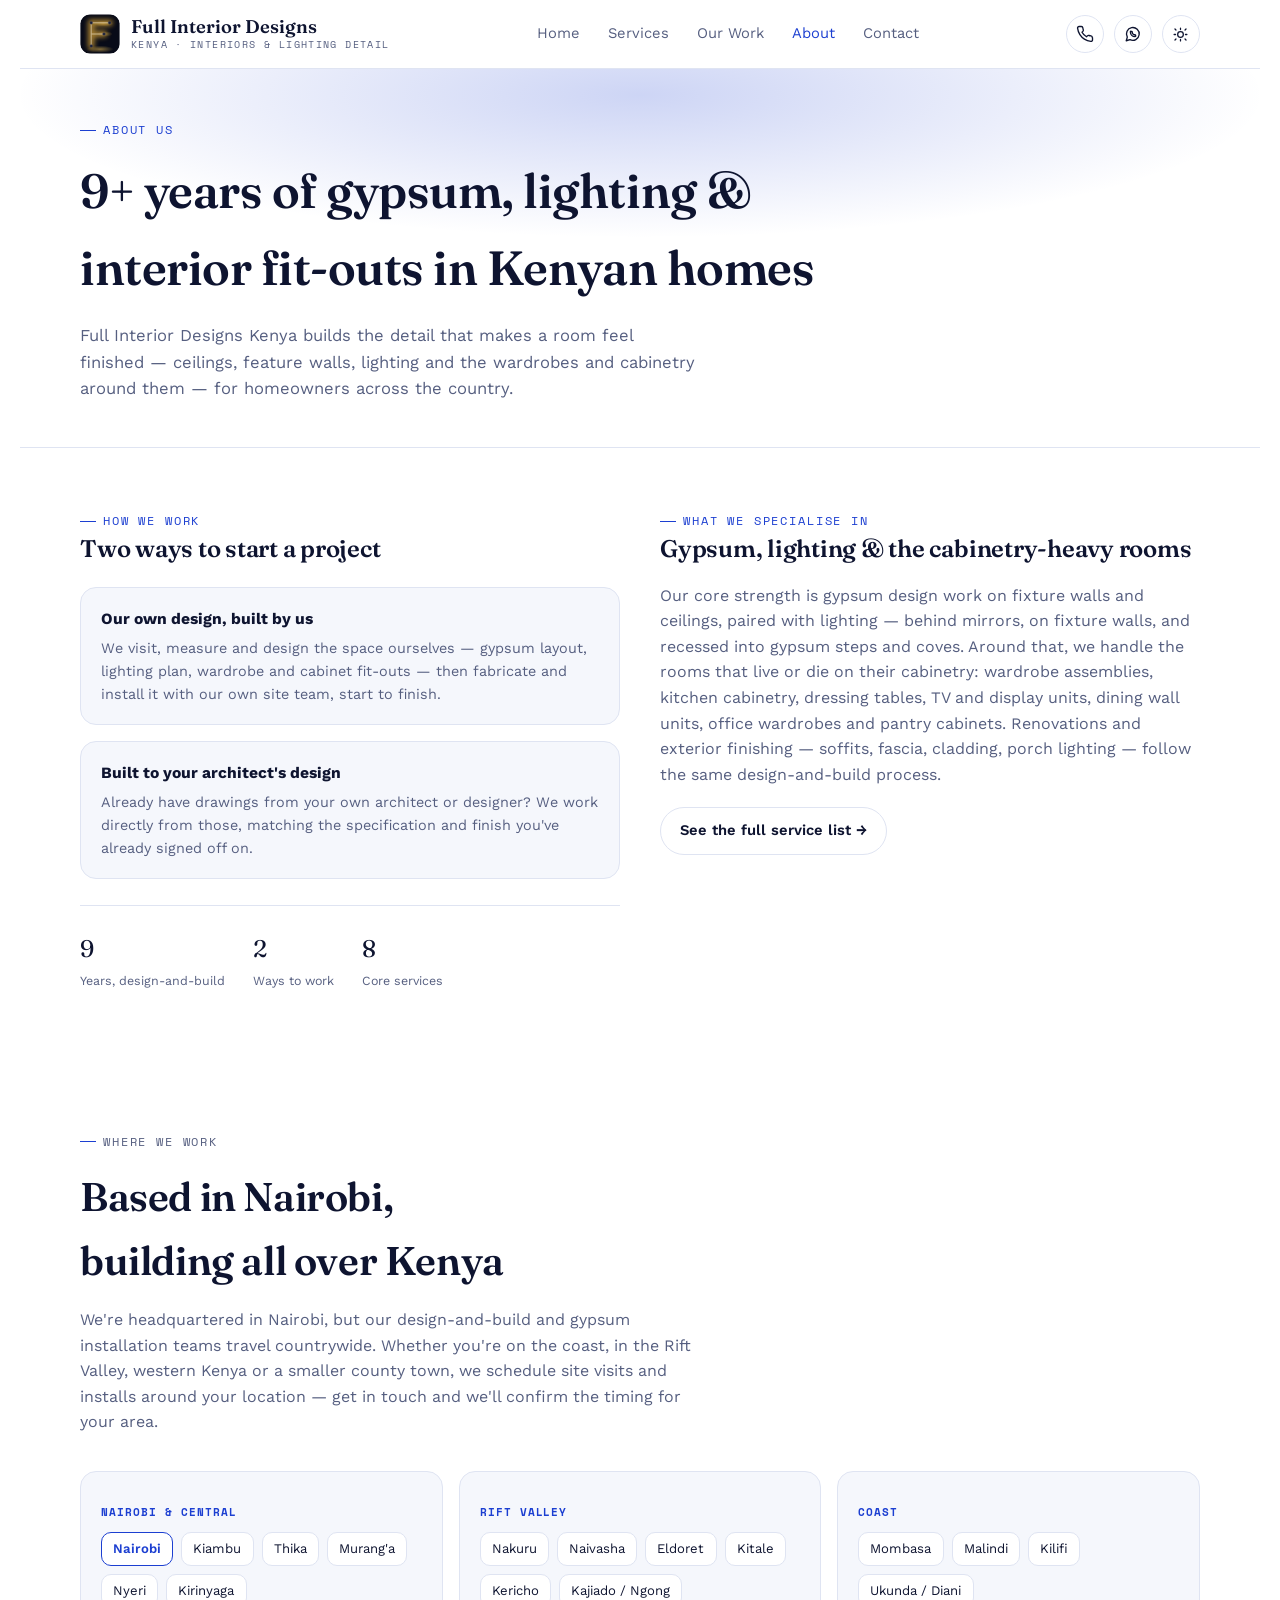
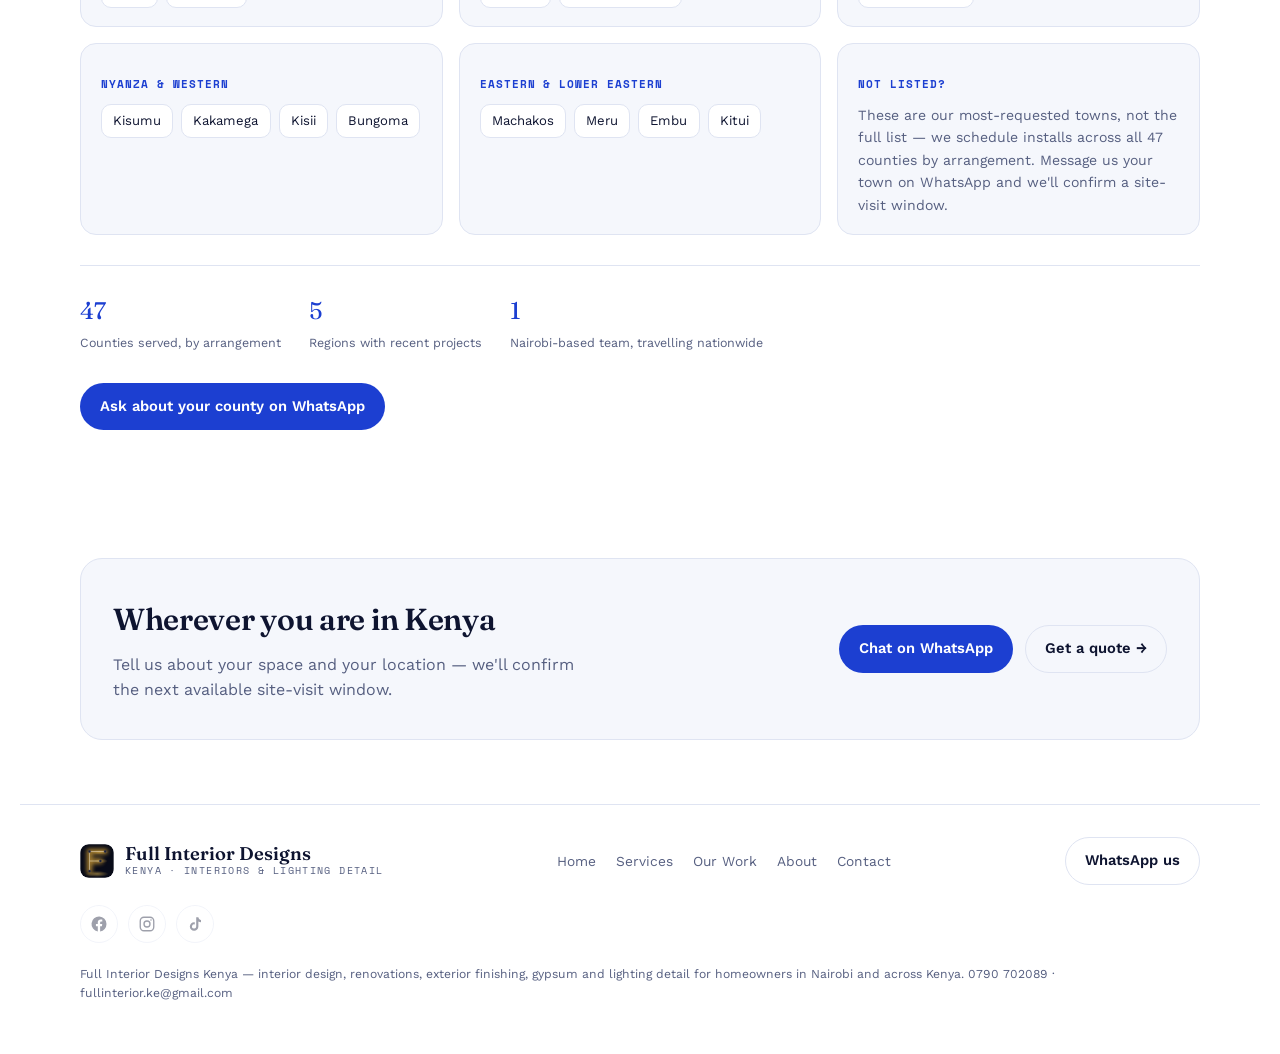
==== about.html @ c42591bd "Use www.fullinteriordesigns.co.ke, dark-mode prompt" ====
<!doctype html>
<html lang="en">
<head>
<meta charset="UTF-8">
<meta name="viewport" content="width=device-width, initial-scale=1.0">
<title>About — Full Interior Designs Kenya</title>
<script>
  (function(){
    try{
      var t = localStorage.getItem('fidk-theme');
      document.documentElement.setAttribute('data-theme', t === 'dark' ? 'dark' : 'light');
    }catch(e){
      document.documentElement.setAttribute('data-theme','light');
    }
  })();
</script>
<link rel="preconnect" href="https://fonts.googleapis.com">
<link rel="preconnect" href="https://fonts.gstatic.com" crossorigin>
<link href="https://fonts.googleapis.com/css2?family=Fraunces:ital,opsz,wght@0,9..144,300;0,9..144,500;0,9..144,600;1,9..144,500&family=Work+Sans:wght@400;500;600&family=Space+Mono:wght@400;700&display=swap" rel="stylesheet">
<link rel="stylesheet" href="styles.css">
<meta name="description" content="9+ years of design-and-build gypsum, lighting and interior fit-out work. Based in Nairobi, Full Interior Designs Kenya serves all 47 counties across Kenya.">
<meta name="robots" content="index, follow">
<meta name="theme-color" content="#1c3fd1">
<link rel="canonical" href="https://www.fullinteriordesigns.co.ke/about.html">
<link rel="icon" type="image/svg+xml" href="favicon.svg">

<meta property="og:type" content="website">
<meta property="og:site_name" content="Full Interior Designs Kenya">
<meta property="og:title" content="About — Full Interior Designs Kenya">
<meta property="og:description" content="9+ years of design-and-build gypsum, lighting and interior fit-out work. Based in Nairobi, Full Interior Designs Kenya serves all 47 counties across Kenya.">
<meta property="og:url" content="https://www.fullinteriordesigns.co.ke/about.html">
<meta property="og:image" content="https://www.fullinteriordesigns.co.ke/images/living-room-feature-wall.jpg">
<meta property="og:locale" content="en_KE">

<meta name="twitter:card" content="summary_large_image">
<meta name="twitter:title" content="About — Full Interior Designs Kenya">
<meta name="twitter:description" content="9+ years of design-and-build gypsum, lighting and interior fit-out work. Based in Nairobi, Full Interior Designs Kenya serves all 47 counties across Kenya.">
<meta name="twitter:image" content="https://www.fullinteriordesigns.co.ke/images/living-room-feature-wall.jpg">

<script type="application/ld+json">
{
  "@context": "https://schema.org",
  "@type": "HomeAndConstructionBusiness",
  "name": "Full Interior Designs Kenya",
  "image": "https://www.fullinteriordesigns.co.ke/images/gypsum-feature-wall.jpg",
  "url": "https://www.fullinteriordesigns.co.ke",
  "telephone": "+254790702089",
  "email": "fullinterior.ke@gmail.com",
  "priceRange": "$$",
  "description": "Interior design, renovations, exterior finishing, gypsum ceilings and feature walls, recessed and mirror lighting, wardrobe assemblies and kitchen cabinet fit-outs for homeowners across Kenya.",
  "address": {
    "@type": "PostalAddress",
    "addressLocality": "Nairobi",
    "addressCountry": "KE"
  },
  "areaServed": {
    "@type": "Country",
    "name": "Kenya"
  },
  "sameAs": []
}
</script>
</head>
<body>

<nav class="nav" id="nav">
  <div class="nav-row wrap">
    <a class="brand" href="index.html">
      <span class="logo-mark" aria-hidden="true">
        <svg viewBox="0 0 100 100" role="img">
          <defs>
            <linearGradient id="ledCore" x1="0%" y1="0%" x2="100%" y2="100%">
              <stop offset="0%" stop-color="#fff3cf"/>
              <stop offset="45%" stop-color="#ffd166"/>
              <stop offset="100%" stop-color="#c8922e"/>
            </linearGradient>
            <radialGradient id="ledGlow" cx="50%" cy="50%" r="50%">
              <stop offset="0%" stop-color="#ffcf5c" stop-opacity="0.9"/>
              <stop offset="100%" stop-color="#ffcf5c" stop-opacity="0"/>
            </radialGradient>
            <filter id="softBlur" x="-60%" y="-60%" width="220%" height="220%">
              <feGaussianBlur stdDeviation="4.2"/>
            </filter>
            <filter id="bigBlur" x="-80%" y="-80%" width="260%" height="260%">
              <feGaussianBlur stdDeviation="7"/>
            </filter>
          </defs>
          <rect x="1" y="1" width="98" height="98" rx="22" fill="#080b18"/>
          <ellipse cx="50" cy="88" rx="34" ry="9" fill="url(#ledGlow)" opacity="0.55"/>
          <ellipse cx="62" cy="50" rx="20" ry="7" fill="url(#ledGlow)" opacity="0.4"/>
          <ellipse cx="58" cy="24" rx="26" ry="7" fill="url(#ledGlow)" opacity="0.45"/>
          <g filter="url(#bigBlur)" stroke="#f6b93b" stroke-linecap="round" fill="none" opacity="0.65">
            <path d="M28,22 L28,80" stroke-width="16"/>
            <path d="M28,22 L74,22" stroke-width="16"/>
            <path d="M28,50 L60,50" stroke-width="16"/>
          </g>
          <g stroke-linecap="round" fill="none">
            <path d="M28,22 L28,80" stroke="url(#ledCore)" stroke-width="7" filter="url(#softBlur)" opacity="0.9"/>
            <path d="M28,22 L28,80" stroke="url(#ledCore)" stroke-width="5"/>
            <path d="M28,22 L74,22" stroke="url(#ledCore)" stroke-width="7" filter="url(#softBlur)" opacity="0.9"/>
            <path d="M28,22 L74,22" stroke="url(#ledCore)" stroke-width="5"/>
            <path d="M28,50 L60,50" stroke="url(#ledCore)" stroke-width="7" filter="url(#softBlur)" opacity="0.9"/>
            <path d="M28,50 L60,50" stroke="url(#ledCore)" stroke-width="5"/>
          </g>
          <g stroke="#fff8e6" stroke-linecap="round" fill="none" opacity="0.85">
            <path d="M28,24 L28,78" stroke-width="1.6"/>
            <path d="M30,22 L72,22" stroke-width="1.6"/>
            <path d="M30,50 L58,50" stroke-width="1.6"/>
          </g>
          <g fill="#1c2136" stroke="#3a4066" stroke-width="1">
            <circle cx="28" cy="22" r="3.4"/>
            <circle cx="28" cy="80" r="3.4"/>
            <circle cx="74" cy="22" r="3.4"/>
            <circle cx="60" cy="50" r="3.4"/>
          </g>
        </svg>
      </span>
      <span class="brand-text">
        <strong>Full Interior Designs</strong>
        <span>Kenya · Interiors &amp; Lighting Detail</span>
      </span>
    </a>
    <ul class="nav-links">
      <li><a href="index.html">Home</a></li>
      <li><a href="services.html">Services</a></li>
      <li><a href="work.html">Our Work</a></li>
      <li><a href="about.html" aria-current="page">About</a></li>
      <li><a href="contact.html">Contact</a></li>
    </ul>
    <div class="nav-actions">
      <a class="icon-btn" href="tel:+254790702089" aria-label="Call Full Interior Designs Kenya">
        <svg width="18" height="18" viewBox="0 0 24 24" fill="none" stroke="currentColor" stroke-width="1.8" stroke-linecap="round" stroke-linejoin="round"><path d="M22 16.9v3a2 2 0 0 1-2.2 2 19.8 19.8 0 0 1-8.6-3.1 19.5 19.5 0 0 1-6-6A19.8 19.8 0 0 1 2.1 4.2 2 2 0 0 1 4.1 2h3a2 2 0 0 1 2 1.7c.1.9.3 1.8.6 2.7a2 2 0 0 1-.5 2.1L8 9.7a16 16 0 0 0 6 6l1.2-1.2a2 2 0 0 1 2.1-.5c.9.3 1.8.5 2.7.6a2 2 0 0 1 1.7 2z"/></svg>
      </a>
      <a class="icon-btn" href="https://wa.me/254790702089" target="_blank" rel="noopener" aria-label="Chat on WhatsApp">
        <svg width="18" height="18" viewBox="0 0 24 24" fill="none" stroke="currentColor" stroke-width="1.8" stroke-linecap="round" stroke-linejoin="round"><path d="M3 21l1.4-4.9A8.5 8.5 0 1 1 8 19.5z"/><path d="M8.5 9.2c0 3.6 2.7 6.3 6.3 6.3.6 0 .9-.4.8-1l-.3-1.1a.9.9 0 0 0-.9-.6l-1.1.2a5 5 0 0 1-2.3-2.3l.2-1.1a.9.9 0 0 0-.6-.9L9.5 8.4c-.6-.1-1 .2-1 .8z"/></svg>
      </a>
      <button class="icon-btn theme-toggle" id="themeToggle" aria-label="Switch to white mode" type="button">
        <svg class="sun" viewBox="0 0 24 24" fill="none" stroke="currentColor" stroke-width="1.8" stroke-linecap="round" stroke-linejoin="round"><circle cx="12" cy="12" r="4"/><path d="M12 3v2M12 19v2M4.2 4.2l1.4 1.4M18.4 18.4l1.4 1.4M3 12h2M19 12h2M4.2 19.8l1.4-1.4M18.4 5.6l1.4-1.4"/></svg>
        <svg class="moon" viewBox="0 0 24 24" fill="none" stroke="currentColor" stroke-width="1.8" stroke-linecap="round" stroke-linejoin="round"><path d="M20 14.5A8.5 8.5 0 1 1 9.5 4a7 7 0 0 0 10.5 10.5z"/></svg>
      </button>
      <button class="menu-toggle" id="menuToggle" aria-label="Toggle menu" aria-expanded="false">
        <svg width="18" height="18" viewBox="0 0 24 24" fill="none" stroke="currentColor" stroke-width="1.8" stroke-linecap="round"><path d="M4 7h16M4 12h16M4 17h16"/></svg>
      </button>
    </div>
  </div>
</nav>

<main>

  <section class="page-header">
    <div class="hero-glow" aria-hidden="true"></div>
    <div class="wrap">
      <p class="eyebrow">About us</p>
      <h1><span class="years-count">9</span>+ years of gypsum, lighting &amp; interior fit-outs in Kenyan homes</h1>
      <p class="lead">Full Interior Designs Kenya builds the detail that makes a room feel finished — ceilings, feature walls, lighting and the wardrobes and cabinetry around them — for homeowners across the country.</p>
    </div>
  </section>

  <section id="story">
    <div class="wrap story">
      <div>
        <p class="eyebrow">How we work</p>
        <h2>Two ways to start a project</h2>
        <ul class="way-list">
          <li>
            <h4>Our own design, built by us</h4>
            <p>We visit, measure and design the space ourselves — gypsum layout, lighting plan, wardrobe and cabinet fit-outs — then fabricate and install it with our own site team, start to finish.</p>
          </li>
          <li>
            <h4>Built to your architect's design</h4>
            <p>Already have drawings from your own architect or designer? We work directly from those, matching the specification and finish you've already signed off on.</p>
          </li>
        </ul>
        <div class="stat-row">
          <div><span class="num mono years-count">9</span><span class="lbl">Years, design-and-build</span></div>
          <div><span class="num mono">2</span><span class="lbl">Ways to work</span></div>
          <div><span class="num mono">8</span><span class="lbl">Core services</span></div>
        </div>
      </div>
      <div>
        <p class="eyebrow">What we specialise in</p>
        <h2>Gypsum, lighting &amp; the cabinetry-heavy rooms</h2>
        <p style="margin-top:14px;color:var(--ink-soft);">Our core strength is gypsum design work on fixture walls and ceilings, paired with lighting — behind mirrors, on fixture walls, and recessed into gypsum steps and coves. Around that, we handle the rooms that live or die on their cabinetry: wardrobe assemblies, kitchen cabinetry, dressing tables, TV and display units, dining wall units, office wardrobes and pantry cabinets. Renovations and exterior finishing — soffits, fascia, cladding, porch lighting — follow the same design-and-build process.</p>
        <div style="margin-top:20px;">
          <a class="btn btn-ghost" href="services.html">See the full service list →</a>
        </div>
      </div>
    </div>
  </section>

  <section id="coverage">
    <div class="wrap coverage-full">
      <div class="section-head">
        <p class="eyebrow">Where we work</p>
        <h2>Based in Nairobi, building all over Kenya</h2>
        <p>We're headquartered in Nairobi, but our design-and-build and gypsum installation teams travel countrywide. Whether you're on the coast, in the Rift Valley, western Kenya or a smaller county town, we schedule site visits and installs around your location — get in touch and we'll confirm the timing for your area.</p>
      </div>

      <div class="region-grid">
        <div class="region-card">
          <h4>Nairobi &amp; Central</h4>
          <div class="town-list">
            <span class="town primary">Nairobi</span>
            <span class="town">Kiambu</span>
            <span class="town">Thika</span>
            <span class="town">Murang'a</span>
            <span class="town">Nyeri</span>
            <span class="town">Kirinyaga</span>
          </div>
        </div>
        <div class="region-card">
          <h4>Rift Valley</h4>
          <div class="town-list">
            <span class="town">Nakuru</span>
            <span class="town">Naivasha</span>
            <span class="town">Eldoret</span>
            <span class="town">Kitale</span>
            <span class="town">Kericho</span>
            <span class="town">Kajiado / Ngong</span>
          </div>
        </div>
        <div class="region-card">
          <h4>Coast</h4>
          <div class="town-list">
            <span class="town">Mombasa</span>
            <span class="town">Malindi</span>
            <span class="town">Kilifi</span>
            <span class="town">Ukunda / Diani</span>
          </div>
        </div>
        <div class="region-card">
          <h4>Nyanza &amp; Western</h4>
          <div class="town-list">
            <span class="town">Kisumu</span>
            <span class="town">Kakamega</span>
            <span class="town">Kisii</span>
            <span class="town">Bungoma</span>
          </div>
        </div>
        <div class="region-card">
          <h4>Eastern &amp; Lower Eastern</h4>
          <div class="town-list">
            <span class="town">Machakos</span>
            <span class="town">Meru</span>
            <span class="town">Embu</span>
            <span class="town">Kitui</span>
          </div>
        </div>
        <div class="region-card">
          <h4>Not listed?</h4>
          <p style="color:var(--ink-soft);font-size:.88rem;">These are our most-requested towns, not the full list — we schedule installs across all 47 counties by arrangement. Message us your town on WhatsApp and we'll confirm a site-visit window.</p>
        </div>
      </div>

      <div class="coverage-stats">
        <div><span class="num">47</span><span class="lbl">Counties served, by arrangement</span></div>
        <div><span class="num">5</span><span class="lbl">Regions with recent projects</span></div>
        <div><span class="num">1</span><span class="lbl">Nairobi-based team, travelling nationwide</span></div>
      </div>

      <div style="margin-top:30px;">
        <a class="btn btn-accent" href="https://wa.me/254790702089?text=Hi%2C%20I%27m%20in%20___%20county%20and%20interested%20in%20___." target="_blank" rel="noopener">Ask about your county on WhatsApp</a>
      </div>
    </div>
  </section>

  <section id="cta">
    <div class="wrap">
      <div class="cta-band">
        <div>
          <h2>Wherever you are in Kenya</h2>
          <p>Tell us about your space and your location — we'll confirm the next available site-visit window.</p>
        </div>
        <div class="cta-actions">
          <a class="btn btn-accent" href="https://wa.me/254790702089?text=Hi%20Full%20Interior%20Designs%2C%20I%27d%20like%20a%20quote." target="_blank" rel="noopener">Chat on WhatsApp</a>
          <a class="btn btn-ghost" href="contact.html">Get a quote →</a>
        </div>
      </div>
    </div>
  </section>

</main>

<footer>
  <div class="wrap">
    <div class="foot-row">
      <a class="brand" href="index.html">
        <span class="logo-mark" aria-hidden="true">
        <svg viewBox="0 0 100 100" role="img">
          <defs>
            <linearGradient id="ledCore" x1="0%" y1="0%" x2="100%" y2="100%">
              <stop offset="0%" stop-color="#fff3cf"/>
              <stop offset="45%" stop-color="#ffd166"/>
              <stop offset="100%" stop-color="#c8922e"/>
            </linearGradient>
            <radialGradient id="ledGlow" cx="50%" cy="50%" r="50%">
              <stop offset="0%" stop-color="#ffcf5c" stop-opacity="0.9"/>
              <stop offset="100%" stop-color="#ffcf5c" stop-opacity="0"/>
            </radialGradient>
            <filter id="softBlur" x="-60%" y="-60%" width="220%" height="220%">
              <feGaussianBlur stdDeviation="4.2"/>
            </filter>
            <filter id="bigBlur" x="-80%" y="-80%" width="260%" height="260%">
              <feGaussianBlur stdDeviation="7"/>
            </filter>
          </defs>
          <rect x="1" y="1" width="98" height="98" rx="22" fill="#080b18"/>
          <ellipse cx="50" cy="88" rx="34" ry="9" fill="url(#ledGlow)" opacity="0.55"/>
          <ellipse cx="62" cy="50" rx="20" ry="7" fill="url(#ledGlow)" opacity="0.4"/>
          <ellipse cx="58" cy="24" rx="26" ry="7" fill="url(#ledGlow)" opacity="0.45"/>
          <g filter="url(#bigBlur)" stroke="#f6b93b" stroke-linecap="round" fill="none" opacity="0.65">
            <path d="M28,22 L28,80" stroke-width="16"/>
            <path d="M28,22 L74,22" stroke-width="16"/>
            <path d="M28,50 L60,50" stroke-width="16"/>
          </g>
          <g stroke-linecap="round" fill="none">
            <path d="M28,22 L28,80" stroke="url(#ledCore)" stroke-width="7" filter="url(#softBlur)" opacity="0.9"/>
            <path d="M28,22 L28,80" stroke="url(#ledCore)" stroke-width="5"/>
            <path d="M28,22 L74,22" stroke="url(#ledCore)" stroke-width="7" filter="url(#softBlur)" opacity="0.9"/>
            <path d="M28,22 L74,22" stroke="url(#ledCore)" stroke-width="5"/>
            <path d="M28,50 L60,50" stroke="url(#ledCore)" stroke-width="7" filter="url(#softBlur)" opacity="0.9"/>
            <path d="M28,50 L60,50" stroke="url(#ledCore)" stroke-width="5"/>
          </g>
          <g stroke="#fff8e6" stroke-linecap="round" fill="none" opacity="0.85">
            <path d="M28,24 L28,78" stroke-width="1.6"/>
            <path d="M30,22 L72,22" stroke-width="1.6"/>
            <path d="M30,50 L58,50" stroke-width="1.6"/>
          </g>
          <g fill="#1c2136" stroke="#3a4066" stroke-width="1">
            <circle cx="28" cy="22" r="3.4"/>
            <circle cx="28" cy="80" r="3.4"/>
            <circle cx="74" cy="22" r="3.4"/>
            <circle cx="60" cy="50" r="3.4"/>
          </g>
        </svg>
      </span>
        <span class="brand-text">
          <strong>Full Interior Designs</strong>
          <span>Kenya · Interiors &amp; Lighting Detail</span>
        </span>
      </a>
      <ul class="foot-links">
        <li><a href="index.html">Home</a></li>
        <li><a href="services.html">Services</a></li>
        <li><a href="work.html">Our Work</a></li>
        <li><a href="about.html">About</a></li>
        <li><a href="contact.html">Contact</a></li>
      </ul>
      <a class="btn btn-ghost" href="https://wa.me/254790702089" target="_blank" rel="noopener">WhatsApp us</a>
    </div>
    <div class="foot-social">
      <a class="icon-btn pending" href="#" aria-label="Facebook (coming soon)" title="Facebook — coming soon" tabindex="-1">
        <svg width="18" height="18" viewBox="0 0 24 24" fill="currentColor"><path d="M22 12a10 10 0 1 0-11.6 9.9v-7H7.9V12h2.5V9.8c0-2.5 1.5-3.9 3.8-3.9 1.1 0 2.2.2 2.2.2v2.4h-1.3c-1.2 0-1.6.8-1.6 1.6V12h2.8l-.4 2.9h-2.4v7A10 10 0 0 0 22 12z"/></svg>
      </a>
      <a class="icon-btn pending" href="#" aria-label="Instagram (coming soon)" title="Instagram — coming soon" tabindex="-1">
        <svg width="18" height="18" viewBox="0 0 24 24" fill="none" stroke="currentColor" stroke-width="1.8" stroke-linecap="round" stroke-linejoin="round"><rect x="3" y="3" width="18" height="18" rx="5"/><circle cx="12" cy="12" r="4"/><circle cx="17.3" cy="6.7" r="1" fill="currentColor" stroke="none"/></svg>
      </a>
      <a class="icon-btn pending" href="#" aria-label="TikTok (coming soon)" title="TikTok — coming soon" tabindex="-1">
        <svg width="18" height="18" viewBox="0 0 24 24" fill="currentColor"><path d="M16.5 3c.3 1.9 1.6 3.4 3.5 3.8v2.9a6.6 6.6 0 0 1-3.5-1v6.6a5.7 5.7 0 1 1-5.7-5.7c.3 0 .6 0 .9.1v2.9a2.8 2.8 0 1 0 1.9 2.7V3z"/></svg>
      </a>
    </div>
    <p class="fineprint">Full Interior Designs Kenya — interior design, renovations, exterior finishing, gypsum and lighting detail for homeowners in Nairobi and across Kenya. 0790 702089 · fullinterior.ke@gmail.com</p>
  </div>
</footer>

<script src="script.js"></script>
</body>
</html>
---- styles.css ----
:root{
  --bg:#ffffff;
  --surface:#f5f7fc;
  --surface-2:#eaeefa;
  --ink:#0e1430;
  --ink-soft:#565f80;
  --line:#dfe4f2;
  --accent:#1c3fd1;
  --accent-ink:#ffffff;
  --accent-soft:#e3e9fb;
  --glow:rgba(28,63,209,.22);
  --shadow:0 18px 40px -24px rgba(14,20,48,.35);
}
/* Light (white) is the default; dark only when the visitor picks it via the toggle. */
:root[data-theme="dark"]{
  --bg:#0a0e1f;
  --surface:#11172e;
  --surface-2:#151d3a;
  --ink:#eef1fb;
  --ink-soft:#9aa3c8;
  --line:rgba(226,232,255,.14);
  --accent:#5b7bff;
  --accent-ink:#ffffff;
  --accent-soft:rgba(91,123,255,.18);
  --glow:rgba(91,123,255,.32);
  --shadow:0 18px 44px -22px rgba(0,0,0,.65);
}

*{box-sizing:border-box;}
html{scroll-behavior:smooth;}
@media (prefers-reduced-motion:reduce){ html{scroll-behavior:auto;} *{animation-duration:.001ms !important; animation-iteration-count:1 !important; transition-duration:.001ms !important;} }

body{
  margin:0;
  background:var(--bg);
  color:var(--ink);
  font-family:'Work Sans',system-ui,-apple-system,'Segoe UI',sans-serif;
  line-height:1.6;
  padding-inline:20px;
  -webkit-font-smoothing:antialiased;
}
img{max-width:100%;}
[hidden]{display:none !important;}

.wrap{max-width:1120px;margin-inline:auto;}
h1,h2,h3{font-family:'Fraunces',Georgia,serif;font-weight:600;letter-spacing:-.01em;text-wrap:balance;margin:0;}
p{margin:0;}
a{color:inherit;}
.eyebrow{
  font-family:'Space Mono',ui-monospace,monospace;
  font-size:.72rem;
  letter-spacing:.16em;
  text-transform:uppercase;
  color:var(--accent);
  display:flex;
  align-items:center;
  gap:.6em;
}
.eyebrow::before{content:"";width:1.4em;height:1px;background:var(--accent);display:inline-block;}
.mono{font-family:'Space Mono',ui-monospace,monospace;font-variant-numeric:tabular-nums;}

/* ---------- nav ---------- */
.nav{
  position:sticky;top:0;z-index:40;
  background:color-mix(in srgb, var(--bg) 88%, transparent);
  backdrop-filter:blur(10px);
  border-bottom:1px solid var(--line);
}
.nav-row{
  max-width:1120px;margin-inline:auto;
  display:flex;align-items:center;justify-content:space-between;
  padding-block:14px;gap:16px;
}
.brand{display:flex;align-items:center;gap:11px;line-height:1.1;text-decoration:none;}
.logo-mark{flex:none;width:40px;height:40px;display:block;border-radius:11px;overflow:hidden;}
.logo-mark svg{width:100%;height:100%;display:block;}
.brand-text{display:flex;flex-direction:column;gap:2px;}
.brand-text strong{font-family:'Fraunces',serif;font-size:1.15rem;font-weight:600;}
.brand-text span{font-family:'Space Mono',monospace;font-size:.62rem;letter-spacing:.14em;color:var(--ink-soft);text-transform:uppercase;}
footer .logo-mark{width:34px;height:34px;border-radius:9px;}
.nav-links{display:flex;gap:28px;list-style:none;margin:0;padding:0;font-size:.92rem;}
.nav-links a{text-decoration:none;color:var(--ink-soft);transition:color .15s;}
.nav-links a:hover{color:var(--accent);}
.nav-links a[aria-current="page"]{color:var(--accent);}
.nav-actions{display:flex;align-items:center;gap:10px;}
.icon-btn{
  display:inline-flex;align-items:center;justify-content:center;
  width:38px;height:38px;border-radius:999px;
  border:1px solid var(--line);color:var(--ink);text-decoration:none;
  transition:border-color .15s, color .15s;
  flex:none;
}
.icon-btn:hover{border-color:var(--accent);color:var(--accent);}
.btn{
  display:inline-flex;align-items:center;gap:.55em;
  padding:.75em 1.3em;border-radius:999px;
  font-family:'Work Sans',sans-serif;font-weight:600;font-size:.92rem;
  text-decoration:none;border:1px solid transparent;cursor:pointer;
  transition:transform .15s, box-shadow .15s, opacity .15s;
  white-space:nowrap;
}
.btn:active{transform:translateY(1px);}
.btn-accent{background:var(--accent);color:var(--accent-ink);}
.btn-accent:hover{box-shadow:0 10px 24px -10px var(--glow);}
.btn-ghost{background:transparent;color:var(--ink);border-color:var(--line);}
.btn-ghost:hover{border-color:var(--accent);color:var(--accent);}
.menu-toggle{display:none;background:none;border:1px solid var(--line);border-radius:10px;color:var(--ink);width:38px;height:38px;align-items:center;justify-content:center;}

.theme-toggle{background:none;cursor:pointer;}
.theme-toggle svg{width:17px;height:17px;}
.theme-toggle .sun{display:none;}
.theme-toggle .moon{display:block;}
:root[data-theme="light"] .theme-toggle .sun{display:block;}
:root[data-theme="light"] .theme-toggle .moon{display:none;}

@media (max-width:840px){
  .nav-links{display:none;}
  .menu-toggle{display:inline-flex;}
  .nav.open .nav-links{
    display:flex;flex-direction:column;gap:2px;
    position:absolute;top:100%;left:0;right:0;
    background:var(--surface);border-bottom:1px solid var(--line);
    padding:10px 20px 18px;
  }
  .nav.open .nav-links a{padding:10px 0;border-bottom:1px solid var(--line);}
}

/* ---------- hero ---------- */
.hero{position:relative;padding-block:64px 60px;overflow:hidden;}
.hero-glow{
  position:absolute;inset:-20% -10% auto -10%;height:520px;
  background:radial-gradient(60% 60% at 50% 30%, var(--glow), transparent 70%);
  pointer-events:none;z-index:0;
}
.hero-grid{position:relative;z-index:1;display:grid;grid-template-columns:1.05fr .95fr;gap:48px;align-items:center;}
@media (max-width:900px){.hero-grid{grid-template-columns:1fr;gap:36px;}}
.hero h1{font-size:clamp(2.2rem,4vw + 1rem,3.6rem);margin-top:18px;}
.hero h1 em{font-style:italic;font-weight:500;color:var(--accent);}
.hero p.lead{margin-top:20px;font-size:1.08rem;color:var(--ink-soft);max-width:52ch;}
.hero-actions{display:flex;flex-wrap:wrap;gap:12px;margin-top:30px;}
.hero-meta{display:flex;flex-wrap:wrap;gap:22px;margin-top:40px;padding-top:28px;border-top:1px solid var(--line);}
.hero-meta div{display:flex;flex-direction:column;gap:2px;}
.hero-meta .num{font-family:'Fraunces',serif;font-size:1.3rem;}
.hero-meta .lbl{font-size:.78rem;color:var(--ink-soft);}
.hero-photo{position:relative;border-radius:22px;overflow:hidden;border:1px solid var(--line);box-shadow:var(--shadow);}
.hero-photo img{width:100%;height:100%;object-fit:cover;aspect-ratio:4/5;display:block;}
.hero-photo-cap{
  position:absolute;left:0;right:0;bottom:0;padding:16px 18px;
  background:linear-gradient(0deg, rgba(10,14,31,.78), rgba(10,14,31,0));
  color:#fff;
}
.hero-photo-cap .cap-title{font-size:.92rem;font-weight:600;}
.hero-photo-cap .cap-sub{font-family:'Space Mono',monospace;font-size:.68rem;letter-spacing:.04em;text-transform:uppercase;color:#cfd6f5;margin-top:2px;}

/* ---------- page header (subpages) ---------- */
.page-header{position:relative;padding-block:52px 44px;overflow:hidden;border-bottom:1px solid var(--line);}
.page-header .hero-glow{height:340px;}
.page-header h1{position:relative;z-index:1;font-size:clamp(2rem,3.2vw + 1rem,3rem);margin-top:14px;}
.page-header p.lead{position:relative;z-index:1;margin-top:16px;font-size:1.04rem;color:var(--ink-soft);max-width:62ch;}
.page-header .eyebrow{position:relative;z-index:1;}

/* ---------- service strip ---------- */
.strip{border-block:1px solid var(--line);background:var(--surface-2);}
.strip-row{display:flex;gap:10px;overflow-x:auto;padding-block:14px;scrollbar-width:none;}
.strip-row::-webkit-scrollbar{display:none;}
.chip{
  flex:none;font-family:'Space Mono',monospace;font-size:.74rem;letter-spacing:.04em;
  padding:.5em 1em;border:1px solid var(--line);border-radius:999px;color:var(--ink-soft);
  background:transparent;
  transition:box-shadow .35s ease, background .35s ease, color .35s ease, border-color .35s ease;
}
.chip.glow{
  border-color:var(--accent);color:var(--accent);background:var(--accent-soft);
  box-shadow:0 0 0 1px var(--accent-soft), 0 0 22px -2px var(--glow);
}
button.chip{cursor:pointer;font:inherit;}
.chip.active{
  border-color:var(--accent);color:var(--accent);background:var(--accent-soft);
}

/* ---------- slideshow ---------- */
.slideshow{padding-block:44px 8px;}
.slideshow-frame{
  position:relative;border-radius:20px;overflow:hidden;
  border:1px solid var(--line);box-shadow:var(--shadow);
  aspect-ratio:16/9;background:#0a0e1f;
}
@media (max-width:640px){.slideshow-frame{aspect-ratio:4/5;}}
.slide{position:absolute;inset:0;opacity:0;visibility:hidden;transition:opacity .8s ease;}
.slide.active{opacity:1;visibility:visible;}
.slide img{width:100%;height:100%;object-fit:cover;display:block;}
.slide-caption{
  position:absolute;left:0;right:0;bottom:0;padding:18px 22px 16px;color:#fff;
  background:linear-gradient(0deg, rgba(6,9,22,.85), rgba(6,9,22,0) 78%);
}
.slide-caption .t{font-weight:600;font-size:1.05rem;}
.slide-caption .s{font-family:'Space Mono',monospace;font-size:.68rem;letter-spacing:.05em;text-transform:uppercase;color:#c7cef0;margin-top:3px;}
.slide-nav{
  position:absolute;top:50%;transform:translateY(-50%);width:38px;height:38px;border-radius:999px;
  background:rgba(8,11,26,.5);color:#fff;border:1px solid rgba(255,255,255,.28);
  display:flex;align-items:center;justify-content:center;cursor:pointer;z-index:2;backdrop-filter:blur(3px);
}
.slide-nav:hover{background:rgba(8,11,26,.75);}
.slide-nav.prev{left:14px;} .slide-nav.next{right:14px;}
.slide-dots{position:absolute;bottom:16px;right:20px;display:flex;gap:6px;z-index:2;}
.sdot{width:7px;height:7px;border-radius:999px;background:rgba(255,255,255,.4);cursor:pointer;border:none;padding:0;}
.sdot.active{background:#fff;width:20px;border-radius:999px;transition:width .25s;}
.topic-row{margin-top:16px;}
.topic-row .strip-row{padding-block:0;justify-content:center;flex-wrap:wrap;overflow:visible;}

/* ---------- section shell ---------- */
section{padding-block:64px;}
.section-head{max-width:640px;margin-bottom:36px;}
.section-head h2{font-size:clamp(1.7rem,2.4vw + 1rem,2.5rem);margin-top:14px;}
.section-head p{margin-top:14px;color:var(--ink-soft);}
.section-foot{margin-top:32px;}

/* ---------- services grid ---------- */
.grid-services{display:grid;grid-template-columns:repeat(3,1fr);gap:18px;}
@media (max-width:900px){.grid-services{grid-template-columns:repeat(2,1fr);}}
@media (max-width:600px){.grid-services{grid-template-columns:1fr;}}
.card{
  background:var(--surface);border:1px solid var(--line);border-radius:18px;
  overflow:hidden;display:flex;flex-direction:column;
}
.card-img{aspect-ratio:16/10;overflow:hidden;background:var(--surface-2);position:relative;}
.card-img img{width:100%;height:100%;object-fit:cover;display:block;}
.card-body{padding:20px 22px 24px;display:flex;flex-direction:column;gap:12px;}
.card-body svg{width:28px;height:28px;stroke:var(--accent);flex:none;}
.card-body h3{font-size:1.05rem;}
.card-body p{color:var(--ink-soft);font-size:.9rem;}

/* ---------- craft / RCP section ---------- */
.craft{display:grid;grid-template-columns:1.1fr 1fr;gap:48px;align-items:center;}
@media (max-width:900px){.craft{grid-template-columns:1fr;}}
.rcp-frame{
  background:var(--surface);border:1px solid var(--line);border-radius:20px;
  padding:18px;box-shadow:var(--shadow);
}
.rcp-frame svg{width:100%;height:auto;display:block;}
.rcp-cap{display:flex;justify-content:space-between;margin-top:10px;font-size:.7rem;color:var(--ink-soft);font-family:'Space Mono',monospace;letter-spacing:.05em;}
.craft-list{list-style:none;margin:22px 0 0;padding:0;display:flex;flex-direction:column;gap:16px;}
.craft-list li{display:flex;gap:14px;padding-bottom:16px;border-bottom:1px solid var(--line);}
.craft-list li:last-child{border-bottom:none;padding-bottom:0;}
.craft-list .tag{flex:none;font-family:'Space Mono',monospace;font-size:.72rem;color:var(--accent);width:2.4em;}
.craft-list h4{margin:0 0 4px;font-family:'Work Sans';font-weight:600;font-size:.98rem;}
.craft-list p{color:var(--ink-soft);font-size:.9rem;}

/* ---------- process ---------- */
.process{display:grid;grid-template-columns:repeat(5,1fr);gap:16px;}
@media (max-width:900px){.process{grid-template-columns:repeat(2,1fr);}}
@media (max-width:560px){.process{grid-template-columns:1fr;}}
.step{border-top:2px solid var(--accent);padding-top:16px;}
.step .n{font-family:'Fraunces',serif;font-size:1.6rem;color:var(--accent);}
.step h3{font-size:1rem;margin-top:8px;}
.step p{font-size:.88rem;color:var(--ink-soft);margin-top:6px;}

/* ---------- coverage ---------- */
.coverage{display:grid;grid-template-columns:1fr 1fr;gap:40px;align-items:start;}
@media (max-width:800px){.coverage{grid-template-columns:1fr;}}
.coverage-full{display:block;}
.town-list{display:flex;flex-wrap:wrap;gap:10px;margin-top:18px;}
.town{padding:.5em 1em;border:1px solid var(--line);border-radius:10px;font-size:.86rem;background:var(--surface);}
.town.primary{border-color:var(--accent);color:var(--accent);background:var(--accent-soft);font-weight:600;}

.region-grid{display:grid;grid-template-columns:repeat(3,1fr);gap:16px;margin-top:28px;}
@media (max-width:900px){.region-grid{grid-template-columns:repeat(2,1fr);}}
@media (max-width:560px){.region-grid{grid-template-columns:1fr;}}
.region-card{background:var(--surface);border:1px solid var(--line);border-radius:16px;padding:18px 20px;}
.region-card h4{font-family:'Space Mono',monospace;font-size:.68rem;letter-spacing:.09em;text-transform:uppercase;color:var(--accent);margin-bottom:10px;}
.region-card .town-list{margin-top:0;gap:8px;}
.region-card .town{background:var(--bg);font-size:.82rem;padding:.42em .85em;}

.coverage-stats{display:flex;flex-wrap:wrap;gap:28px;margin-top:30px;padding-top:26px;border-top:1px solid var(--line);}
.coverage-stats div{display:flex;flex-direction:column;gap:2px;}
.coverage-stats .num{font-family:'Fraunces',serif;font-size:1.5rem;color:var(--accent);}
.coverage-stats .lbl{font-size:.78rem;color:var(--ink-soft);}

/* ---------- story / about ---------- */
.story{display:grid;grid-template-columns:1fr 1fr;gap:40px;align-items:start;}
@media (max-width:800px){.story{grid-template-columns:1fr;}}
.way-list{list-style:none;margin:18px 0 0;padding:0;display:flex;flex-direction:column;gap:16px;}
.way-list li{background:var(--surface);border:1px solid var(--line);border-radius:16px;padding:18px 20px;}
.way-list h4{margin:0 0 6px;font-size:.98rem;}
.way-list p{color:var(--ink-soft);font-size:.9rem;}
.stat-row{display:flex;flex-wrap:wrap;gap:28px;margin-top:26px;padding-top:24px;border-top:1px solid var(--line);}
.stat-row div{display:flex;flex-direction:column;gap:2px;}
.stat-row .num{font-family:'Fraunces',serif;font-size:1.5rem;}
.stat-row .lbl{font-size:.78rem;color:var(--ink-soft);}

/* ---------- gallery ---------- */
.gallery{display:grid;grid-template-columns:repeat(3,1fr);gap:14px;}
@media (max-width:900px){.gallery{grid-template-columns:repeat(2,1fr);}}
@media (max-width:560px){.gallery{grid-template-columns:1fr;}}
.shot{
  aspect-ratio:4/3;border-radius:16px;border:1px solid var(--line);
  background:
    radial-gradient(120% 140% at 15% 0%, var(--glow), transparent 55%),
    linear-gradient(160deg, var(--surface-2), var(--surface));
  display:flex;flex-direction:column;justify-content:flex-end;gap:6px;
  padding:16px;position:relative;overflow:hidden;
}
.shot svg{position:absolute;top:16px;left:16px;width:26px;height:26px;stroke:var(--accent);opacity:.85;}
.shot .cap{font-size:.86rem;font-weight:600;}
.shot .sub{font-family:'Space Mono',monospace;font-size:.66rem;color:var(--ink-soft);letter-spacing:.04em;text-transform:uppercase;}
.shot.photo{padding:0;background:#0a0e1f;}
.shot.photo img{position:absolute;inset:0;width:100%;height:100%;object-fit:cover;}
.shot.photo .shot-text{
  position:relative;z-index:1;padding:16px;width:100%;
  background:linear-gradient(0deg, rgba(8,11,26,.85), rgba(8,11,26,0) 70%);
}
.shot.photo .cap,.shot.photo .sub{color:#fff;}
.shot.photo .sub{color:#c6cdef;}

.filter-bar{margin-bottom:28px;}
.filter-bar .strip-row{padding-block:0;flex-wrap:wrap;overflow:visible;}

/* ---------- CTA band ---------- */
.cta-band{background:var(--surface);border:1px solid var(--line);border-radius:22px;padding:36px 32px;display:flex;flex-wrap:wrap;gap:24px;align-items:center;justify-content:space-between;}
.cta-band h2{font-size:clamp(1.4rem,2vw + 1rem,1.9rem);}
.cta-band p{color:var(--ink-soft);margin-top:8px;max-width:48ch;}
.cta-actions{display:flex;flex-wrap:wrap;gap:12px;}

/* ---------- contact ---------- */
.contact{display:grid;grid-template-columns:.9fr 1.1fr;gap:40px;}
@media (max-width:900px){.contact{grid-template-columns:1fr;}}
.contact-card{background:var(--surface);border:1px solid var(--line);border-radius:20px;padding:28px;}
.contact-row{display:flex;align-items:center;gap:14px;padding-block:12px;border-bottom:1px solid var(--line);}
.contact-row:last-child{border-bottom:none;}
.contact-row svg{width:20px;height:20px;stroke:var(--accent);flex:none;}
.contact-row a{text-decoration:none;font-weight:600;}
.contact-row .lbl{display:block;font-size:.74rem;color:var(--ink-soft);}

form{background:var(--surface);border:1px solid var(--line);border-radius:20px;padding:28px;display:flex;flex-direction:column;gap:14px;}
.form-grid{display:grid;grid-template-columns:1fr 1fr;gap:14px;}
@media (max-width:560px){.form-grid{grid-template-columns:1fr;}}
label{font-size:.78rem;color:var(--ink-soft);display:flex;flex-direction:column;gap:6px;}
input,select,textarea{
  font:inherit;padding:.7em .85em;border-radius:10px;border:1px solid var(--line);
  background:var(--bg);color:var(--ink);
}
input:focus,select:focus,textarea:focus{outline:2px solid var(--accent);outline-offset:1px;}
textarea{resize:vertical;min-height:90px;}
.form-note{font-size:.78rem;color:var(--ink-soft);}
.form-actions{display:flex;flex-wrap:wrap;gap:10px;align-items:center;}

footer{border-top:1px solid var(--line);padding-block:32px 50px;}
.foot-row{display:flex;flex-wrap:wrap;justify-content:space-between;gap:20px;align-items:center;}
.foot-links{display:flex;gap:20px;list-style:none;margin:0;padding:0;font-size:.86rem;color:var(--ink-soft);}
.foot-links a{text-decoration:none;}
.foot-links a:hover{color:var(--accent);}
.foot-social{display:flex;gap:10px;margin-top:20px;}
.icon-btn.pending{opacity:.4;cursor:default;pointer-events:none;}
.fineprint{margin-top:22px;font-size:.76rem;color:var(--ink-soft);}

/* ---------- dark-mode nudge ---------- */
.theme-prompt{
  position:fixed;left:50%;bottom:max(20px,env(safe-area-inset-bottom,0px));
  transform:translate(-50%,24px);opacity:0;pointer-events:none;
  width:min(440px,calc(100vw - 32px));z-index:60;
  background:var(--surface);color:var(--ink);
  border:1px solid var(--line);border-radius:16px;box-shadow:var(--shadow);
  padding:16px 18px;display:flex;flex-direction:column;gap:12px;
  transition:opacity .35s ease, transform .35s ease;
}
.theme-prompt.show{opacity:1;transform:translate(-50%,0);pointer-events:auto;}
.theme-prompt p{font-size:.9rem;line-height:1.45;}
.theme-prompt strong{font-family:'Fraunces',Georgia,serif;font-weight:600;}
.theme-prompt-actions{display:flex;flex-wrap:wrap;gap:10px;}
.theme-prompt-actions .btn{padding:.6em 1.1em;font-size:.86rem;}
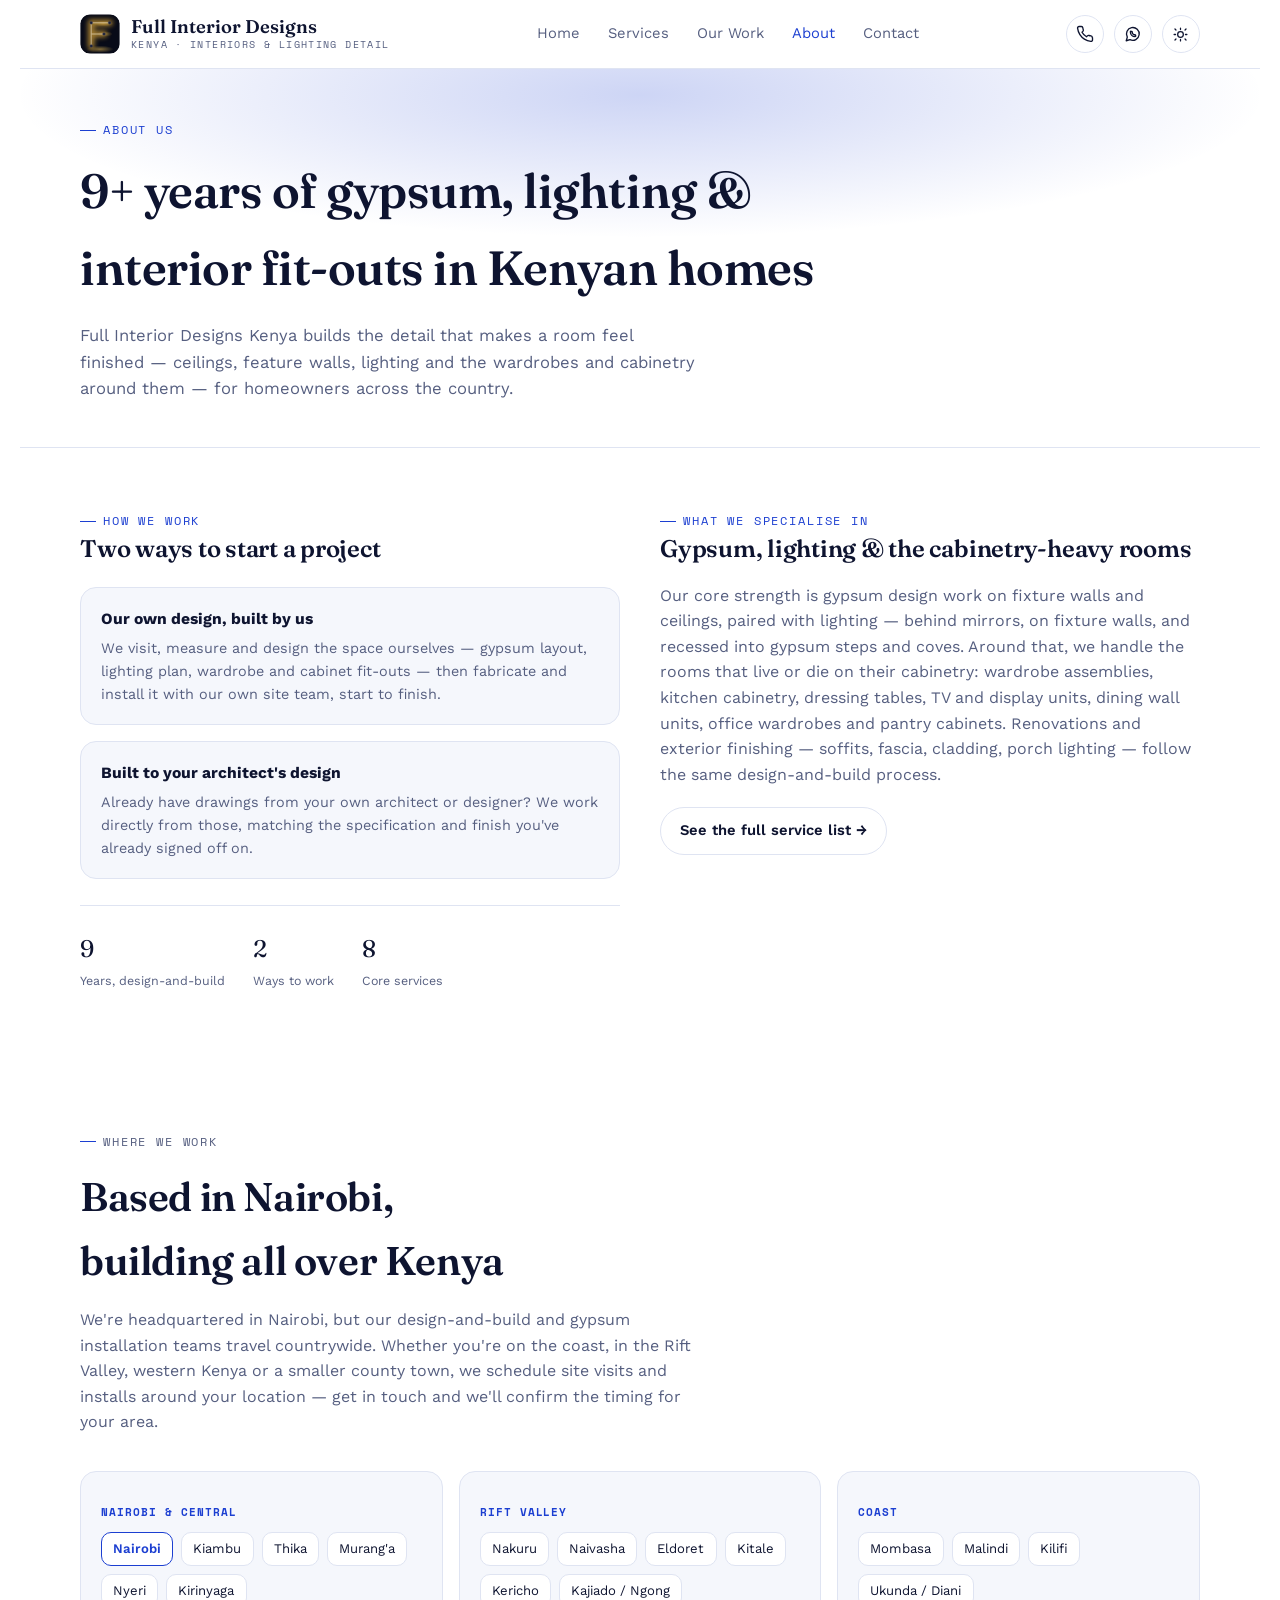
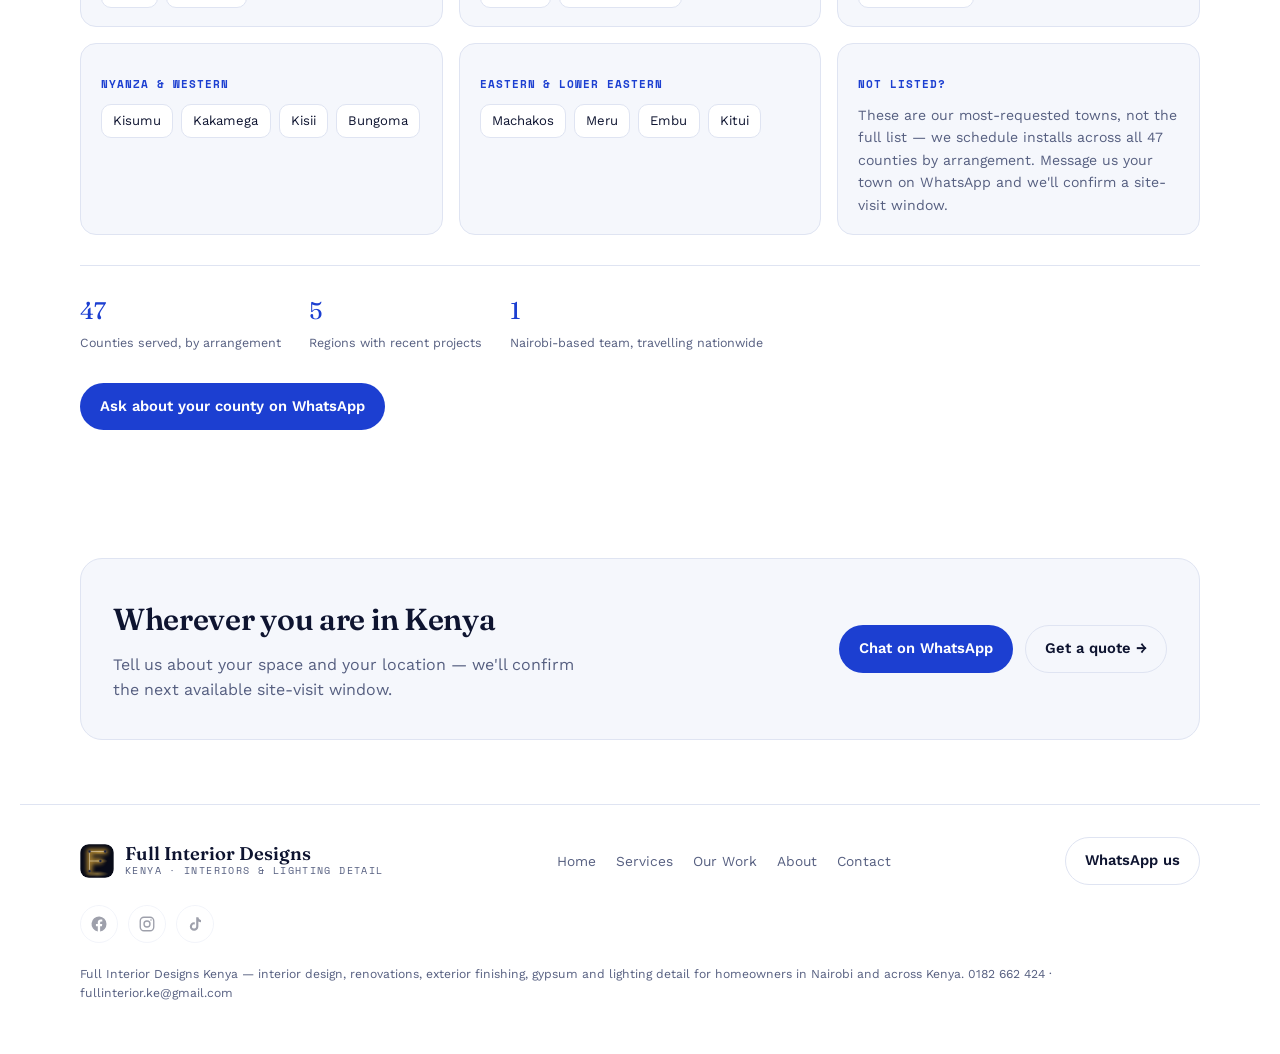
==== commit 91825464: "Update phone and WhatsApp number to 0182662424" ====
--- a/about.html
+++ b/about.html
@@ -44,7 +44,7 @@
   "name": "Full Interior Designs Kenya",
   "image": "https://www.fullinteriordesigns.co.ke/images/gypsum-feature-wall.jpg",
   "url": "https://www.fullinteriordesigns.co.ke",
-  "telephone": "+254790702089",
+  "telephone": "+254182662424",
   "email": "fullinterior.ke@gmail.com",
   "priceRange": "$$",
   "description": "Interior design, renovations, exterior finishing, gypsum ceilings and feature walls, recessed and mirror lighting, wardrobe assemblies and kitchen cabinet fit-outs for homeowners across Kenya.",
@@ -128,10 +128,10 @@
       <li><a href="contact.html">Contact</a></li>
     </ul>
     <div class="nav-actions">
-      <a class="icon-btn" href="tel:+254790702089" aria-label="Call Full Interior Designs Kenya">
+      <a class="icon-btn" href="tel:+254182662424" aria-label="Call Full Interior Designs Kenya">
         <svg width="18" height="18" viewBox="0 0 24 24" fill="none" stroke="currentColor" stroke-width="1.8" stroke-linecap="round" stroke-linejoin="round"><path d="M22 16.9v3a2 2 0 0 1-2.2 2 19.8 19.8 0 0 1-8.6-3.1 19.5 19.5 0 0 1-6-6A19.8 19.8 0 0 1 2.1 4.2 2 2 0 0 1 4.1 2h3a2 2 0 0 1 2 1.7c.1.9.3 1.8.6 2.7a2 2 0 0 1-.5 2.1L8 9.7a16 16 0 0 0 6 6l1.2-1.2a2 2 0 0 1 2.1-.5c.9.3 1.8.5 2.7.6a2 2 0 0 1 1.7 2z"/></svg>
       </a>
-      <a class="icon-btn" href="https://wa.me/254790702089" target="_blank" rel="noopener" aria-label="Chat on WhatsApp">
+      <a class="icon-btn" href="https://wa.me/254182662424" target="_blank" rel="noopener" aria-label="Chat on WhatsApp">
         <svg width="18" height="18" viewBox="0 0 24 24" fill="none" stroke="currentColor" stroke-width="1.8" stroke-linecap="round" stroke-linejoin="round"><path d="M3 21l1.4-4.9A8.5 8.5 0 1 1 8 19.5z"/><path d="M8.5 9.2c0 3.6 2.7 6.3 6.3 6.3.6 0 .9-.4.8-1l-.3-1.1a.9.9 0 0 0-.9-.6l-1.1.2a5 5 0 0 1-2.3-2.3l.2-1.1a.9.9 0 0 0-.6-.9L9.5 8.4c-.6-.1-1 .2-1 .8z"/></svg>
       </a>
       <button class="icon-btn theme-toggle" id="themeToggle" aria-label="Switch to white mode" type="button">
@@ -259,7 +259,7 @@
       </div>
 
       <div style="margin-top:30px;">
-        <a class="btn btn-accent" href="https://wa.me/254790702089?text=Hi%2C%20I%27m%20in%20___%20county%20and%20interested%20in%20___." target="_blank" rel="noopener">Ask about your county on WhatsApp</a>
+        <a class="btn btn-accent" href="https://wa.me/254182662424?text=Hi%2C%20I%27m%20in%20___%20county%20and%20interested%20in%20___." target="_blank" rel="noopener">Ask about your county on WhatsApp</a>
       </div>
     </div>
   </section>
@@ -272,7 +272,7 @@
           <p>Tell us about your space and your location — we'll confirm the next available site-visit window.</p>
         </div>
         <div class="cta-actions">
-          <a class="btn btn-accent" href="https://wa.me/254790702089?text=Hi%20Full%20Interior%20Designs%2C%20I%27d%20like%20a%20quote." target="_blank" rel="noopener">Chat on WhatsApp</a>
+          <a class="btn btn-accent" href="https://wa.me/254182662424?text=Hi%20Full%20Interior%20Designs%2C%20I%27d%20like%20a%20quote." target="_blank" rel="noopener">Chat on WhatsApp</a>
           <a class="btn btn-ghost" href="contact.html">Get a quote →</a>
         </div>
       </div>
@@ -346,7 +346,7 @@
         <li><a href="about.html">About</a></li>
         <li><a href="contact.html">Contact</a></li>
       </ul>
-      <a class="btn btn-ghost" href="https://wa.me/254790702089" target="_blank" rel="noopener">WhatsApp us</a>
+      <a class="btn btn-ghost" href="https://wa.me/254182662424" target="_blank" rel="noopener">WhatsApp us</a>
     </div>
     <div class="foot-social">
       <a class="icon-btn pending" href="#" aria-label="Facebook (coming soon)" title="Facebook — coming soon" tabindex="-1">
@@ -359,7 +359,7 @@
         <svg width="18" height="18" viewBox="0 0 24 24" fill="currentColor"><path d="M16.5 3c.3 1.9 1.6 3.4 3.5 3.8v2.9a6.6 6.6 0 0 1-3.5-1v6.6a5.7 5.7 0 1 1-5.7-5.7c.3 0 .6 0 .9.1v2.9a2.8 2.8 0 1 0 1.9 2.7V3z"/></svg>
       </a>
     </div>
-    <p class="fineprint">Full Interior Designs Kenya — interior design, renovations, exterior finishing, gypsum and lighting detail for homeowners in Nairobi and across Kenya. 0790 702089 · fullinterior.ke@gmail.com</p>
+    <p class="fineprint">Full Interior Designs Kenya — interior design, renovations, exterior finishing, gypsum and lighting detail for homeowners in Nairobi and across Kenya. 0182 662 424 · fullinterior.ke@gmail.com</p>
   </div>
 </footer>
 
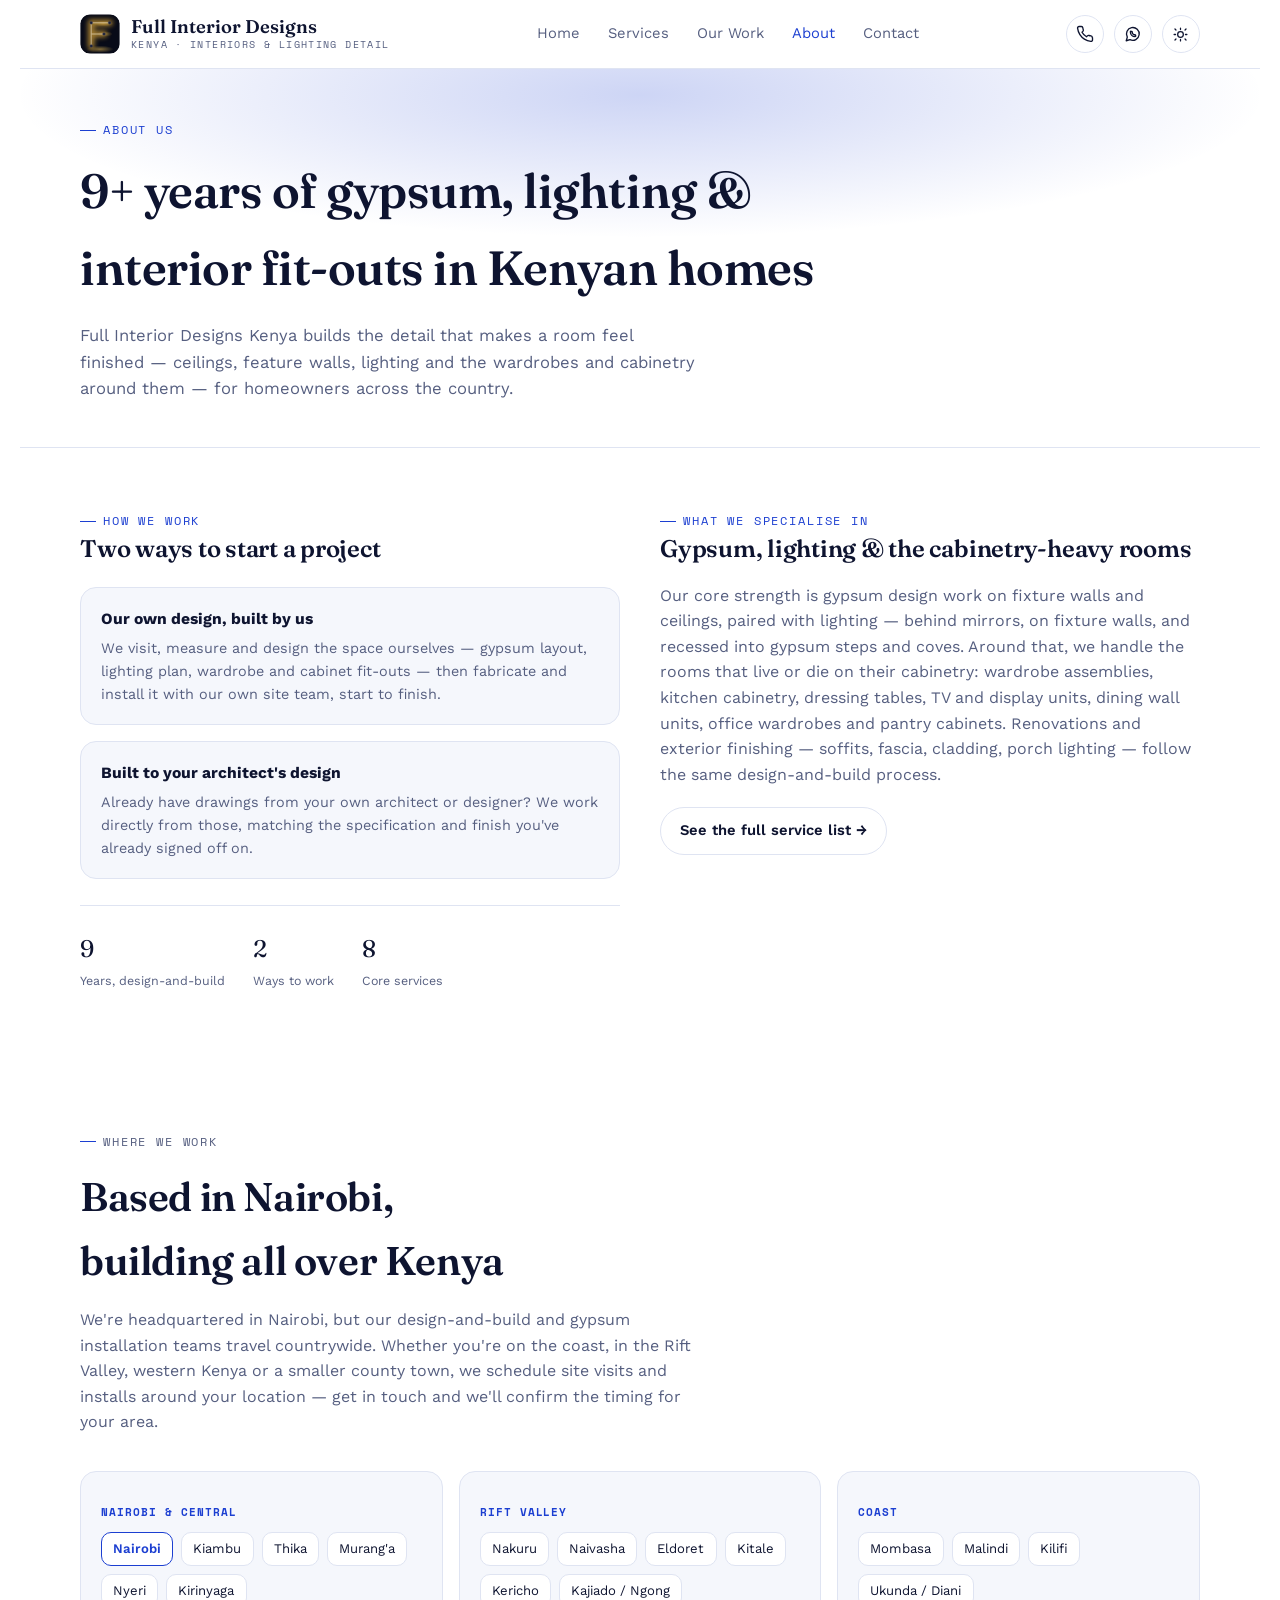
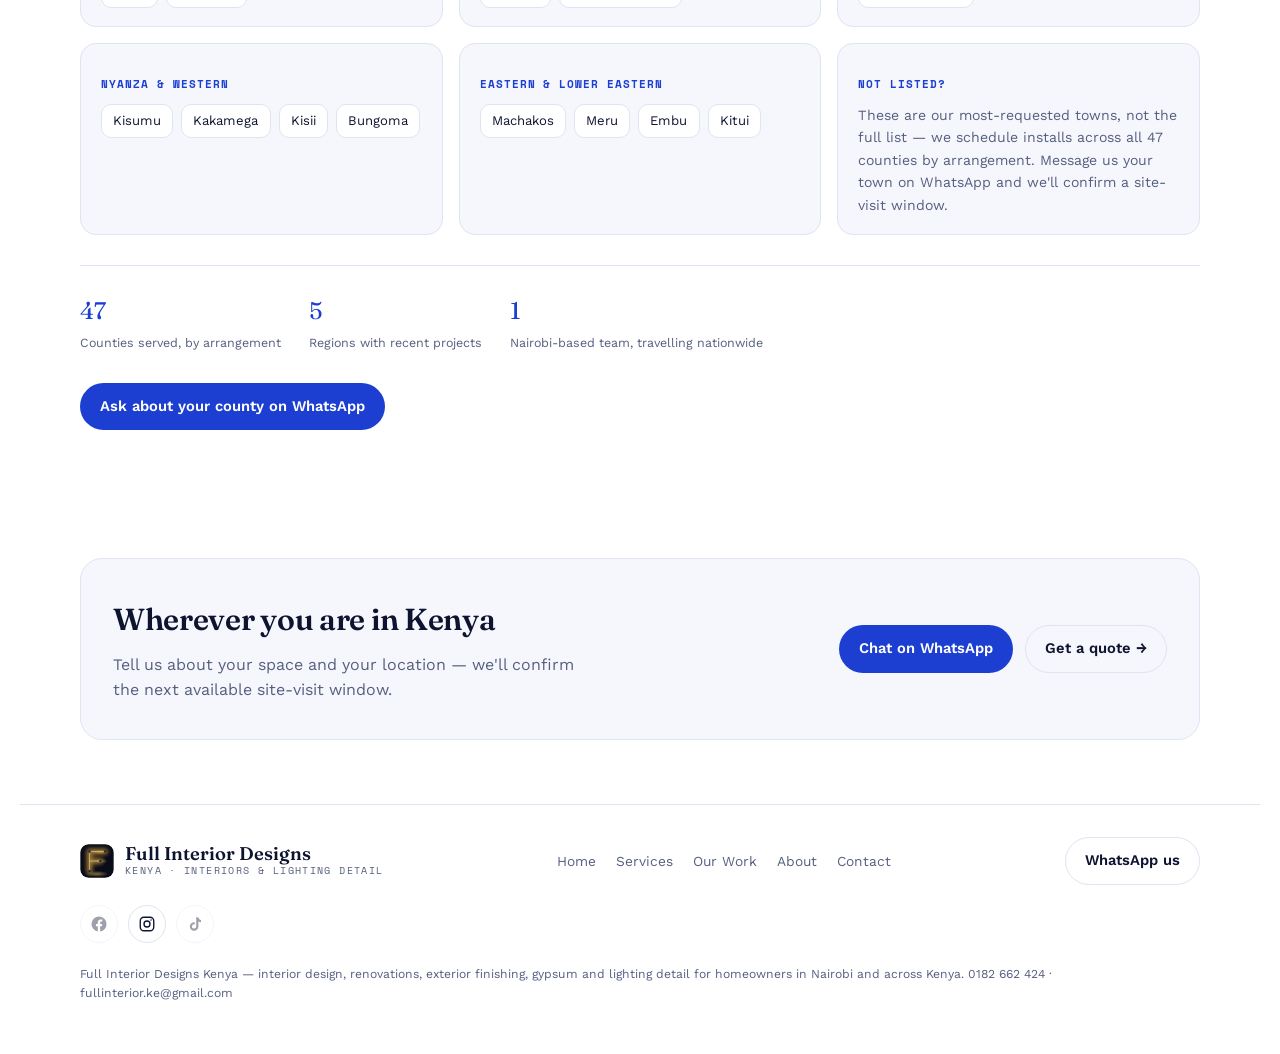
==== commit c0414c70: "Link Instagram account in footer and schema" ====
--- a/about.html
+++ b/about.html
@@ -22,7 +22,10 @@
 <meta name="robots" content="index, follow">
 <meta name="theme-color" content="#1c3fd1">
 <link rel="canonical" href="https://www.fullinteriordesigns.co.ke/about.html">
-<link rel="icon" type="image/svg+xml" href="favicon.svg">
+<link rel="icon" href="/favicon.ico" sizes="48x48">
+<link rel="icon" type="image/svg+xml" href="/favicon.svg">
+<link rel="icon" type="image/png" sizes="192x192" href="/favicon-192.png">
+<link rel="apple-touch-icon" href="/apple-touch-icon.png">
 
 <meta property="og:type" content="website">
 <meta property="og:site_name" content="Full Interior Designs Kenya">
@@ -57,7 +60,7 @@
     "@type": "Country",
     "name": "Kenya"
   },
-  "sameAs": []
+  "sameAs": ["https://www.instagram.com/full.interior.designs/"]
 }
 </script>
 </head>
@@ -352,7 +355,7 @@
       <a class="icon-btn pending" href="#" aria-label="Facebook (coming soon)" title="Facebook — coming soon" tabindex="-1">
         <svg width="18" height="18" viewBox="0 0 24 24" fill="currentColor"><path d="M22 12a10 10 0 1 0-11.6 9.9v-7H7.9V12h2.5V9.8c0-2.5 1.5-3.9 3.8-3.9 1.1 0 2.2.2 2.2.2v2.4h-1.3c-1.2 0-1.6.8-1.6 1.6V12h2.8l-.4 2.9h-2.4v7A10 10 0 0 0 22 12z"/></svg>
       </a>
-      <a class="icon-btn pending" href="#" aria-label="Instagram (coming soon)" title="Instagram — coming soon" tabindex="-1">
+      <a class="icon-btn" href="https://www.instagram.com/full.interior.designs/" target="_blank" rel="noopener me" aria-label="Instagram" title="Instagram">
         <svg width="18" height="18" viewBox="0 0 24 24" fill="none" stroke="currentColor" stroke-width="1.8" stroke-linecap="round" stroke-linejoin="round"><rect x="3" y="3" width="18" height="18" rx="5"/><circle cx="12" cy="12" r="4"/><circle cx="17.3" cy="6.7" r="1" fill="currentColor" stroke="none"/></svg>
       </a>
       <a class="icon-btn pending" href="#" aria-label="TikTok (coming soon)" title="TikTok — coming soon" tabindex="-1">
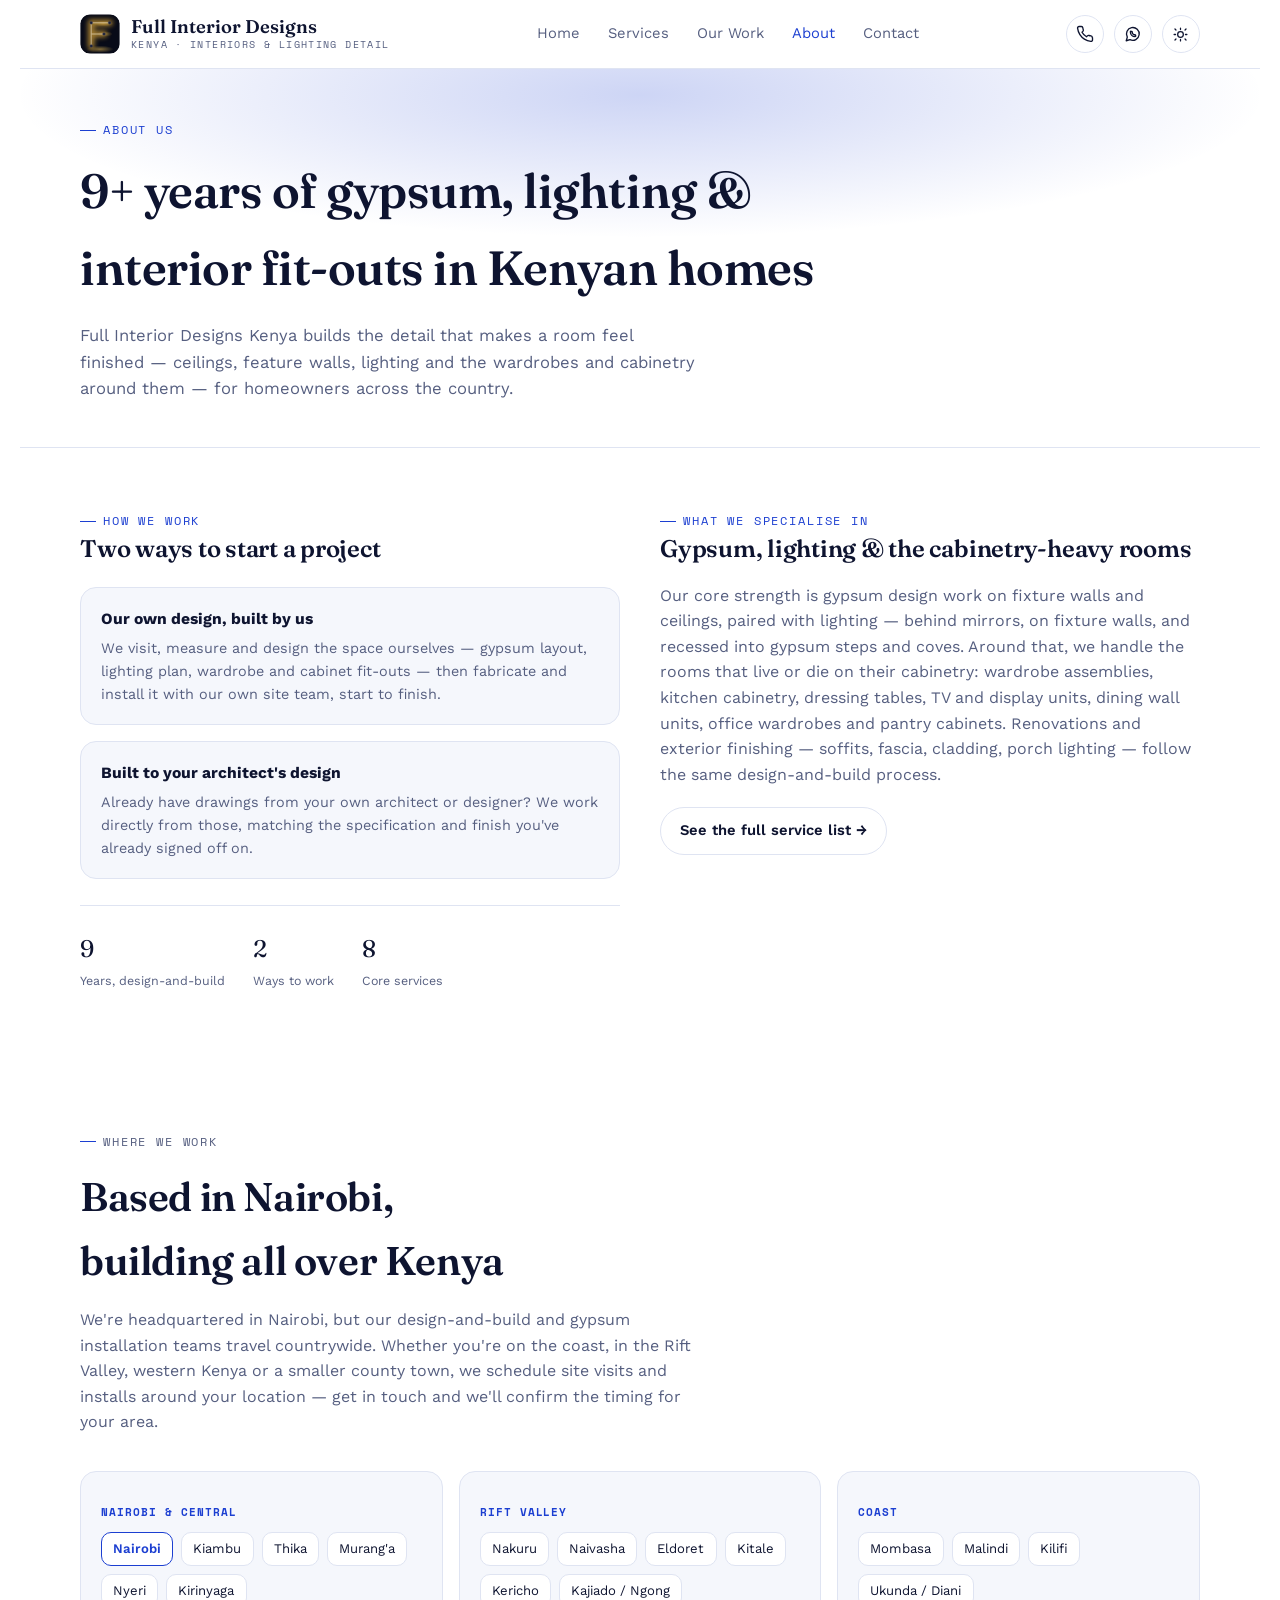
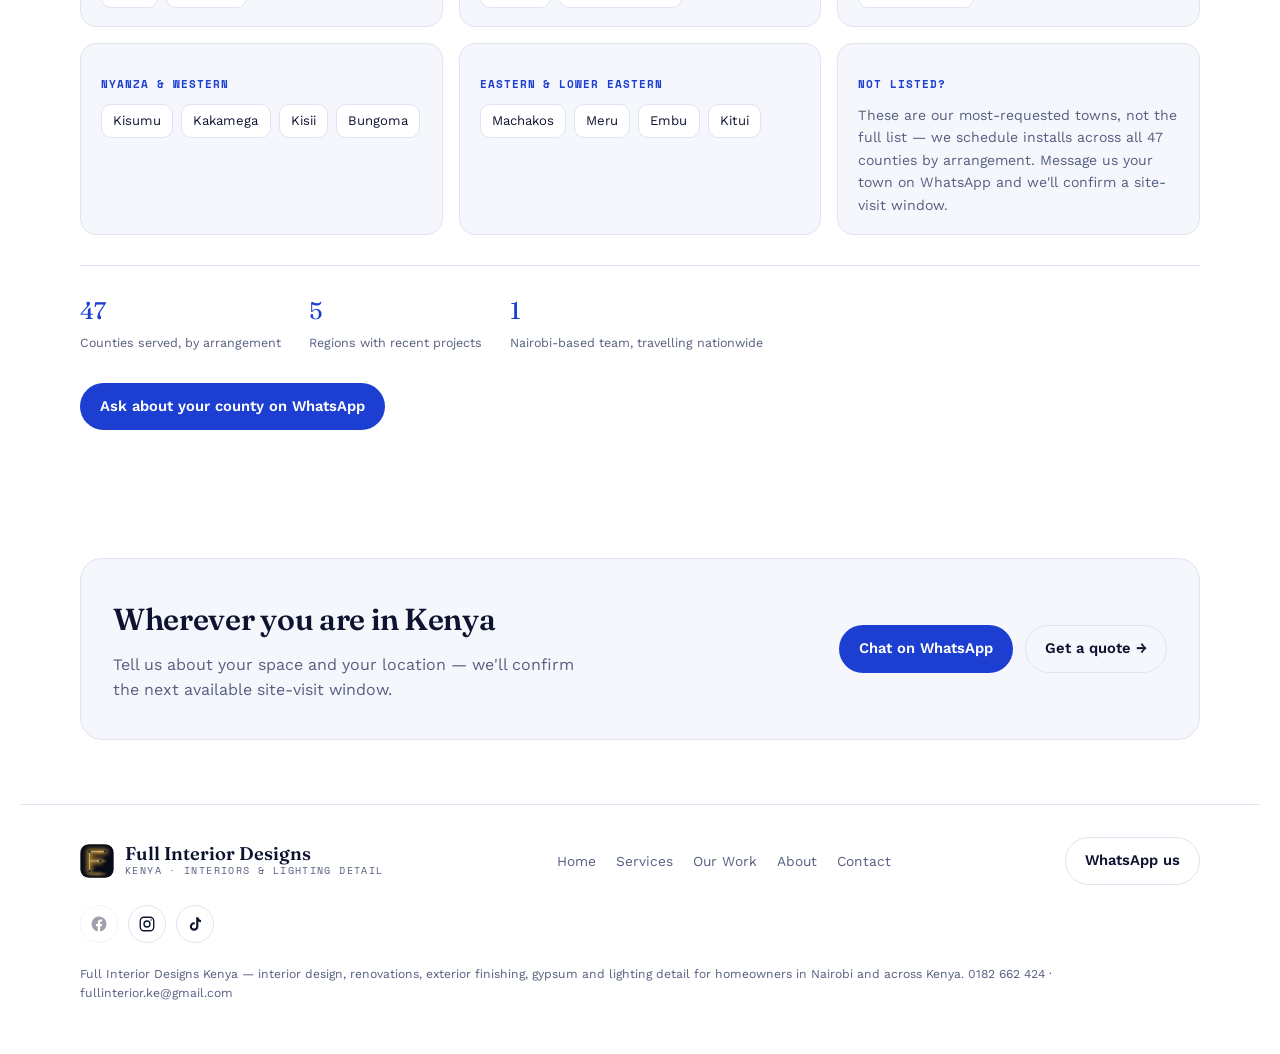
==== commit e9b46f81: "Link TikTok account in footer and schema" ====
--- a/about.html
+++ b/about.html
@@ -60,7 +60,7 @@
     "@type": "Country",
     "name": "Kenya"
   },
-  "sameAs": ["https://www.instagram.com/full.interior.designs/"]
+  "sameAs": ["https://www.instagram.com/full.interior.designs/", "https://www.tiktok.com/@full.interior.designs"]
 }
 </script>
 </head>
@@ -358,7 +358,7 @@
       <a class="icon-btn" href="https://www.instagram.com/full.interior.designs/" target="_blank" rel="noopener me" aria-label="Instagram" title="Instagram">
         <svg width="18" height="18" viewBox="0 0 24 24" fill="none" stroke="currentColor" stroke-width="1.8" stroke-linecap="round" stroke-linejoin="round"><rect x="3" y="3" width="18" height="18" rx="5"/><circle cx="12" cy="12" r="4"/><circle cx="17.3" cy="6.7" r="1" fill="currentColor" stroke="none"/></svg>
       </a>
-      <a class="icon-btn pending" href="#" aria-label="TikTok (coming soon)" title="TikTok — coming soon" tabindex="-1">
+      <a class="icon-btn" href="https://www.tiktok.com/@full.interior.designs" target="_blank" rel="noopener me" aria-label="TikTok" title="TikTok">
         <svg width="18" height="18" viewBox="0 0 24 24" fill="currentColor"><path d="M16.5 3c.3 1.9 1.6 3.4 3.5 3.8v2.9a6.6 6.6 0 0 1-3.5-1v6.6a5.7 5.7 0 1 1-5.7-5.7c.3 0 .6 0 .9.1v2.9a2.8 2.8 0 1 0 1.9 2.7V3z"/></svg>
       </a>
     </div>
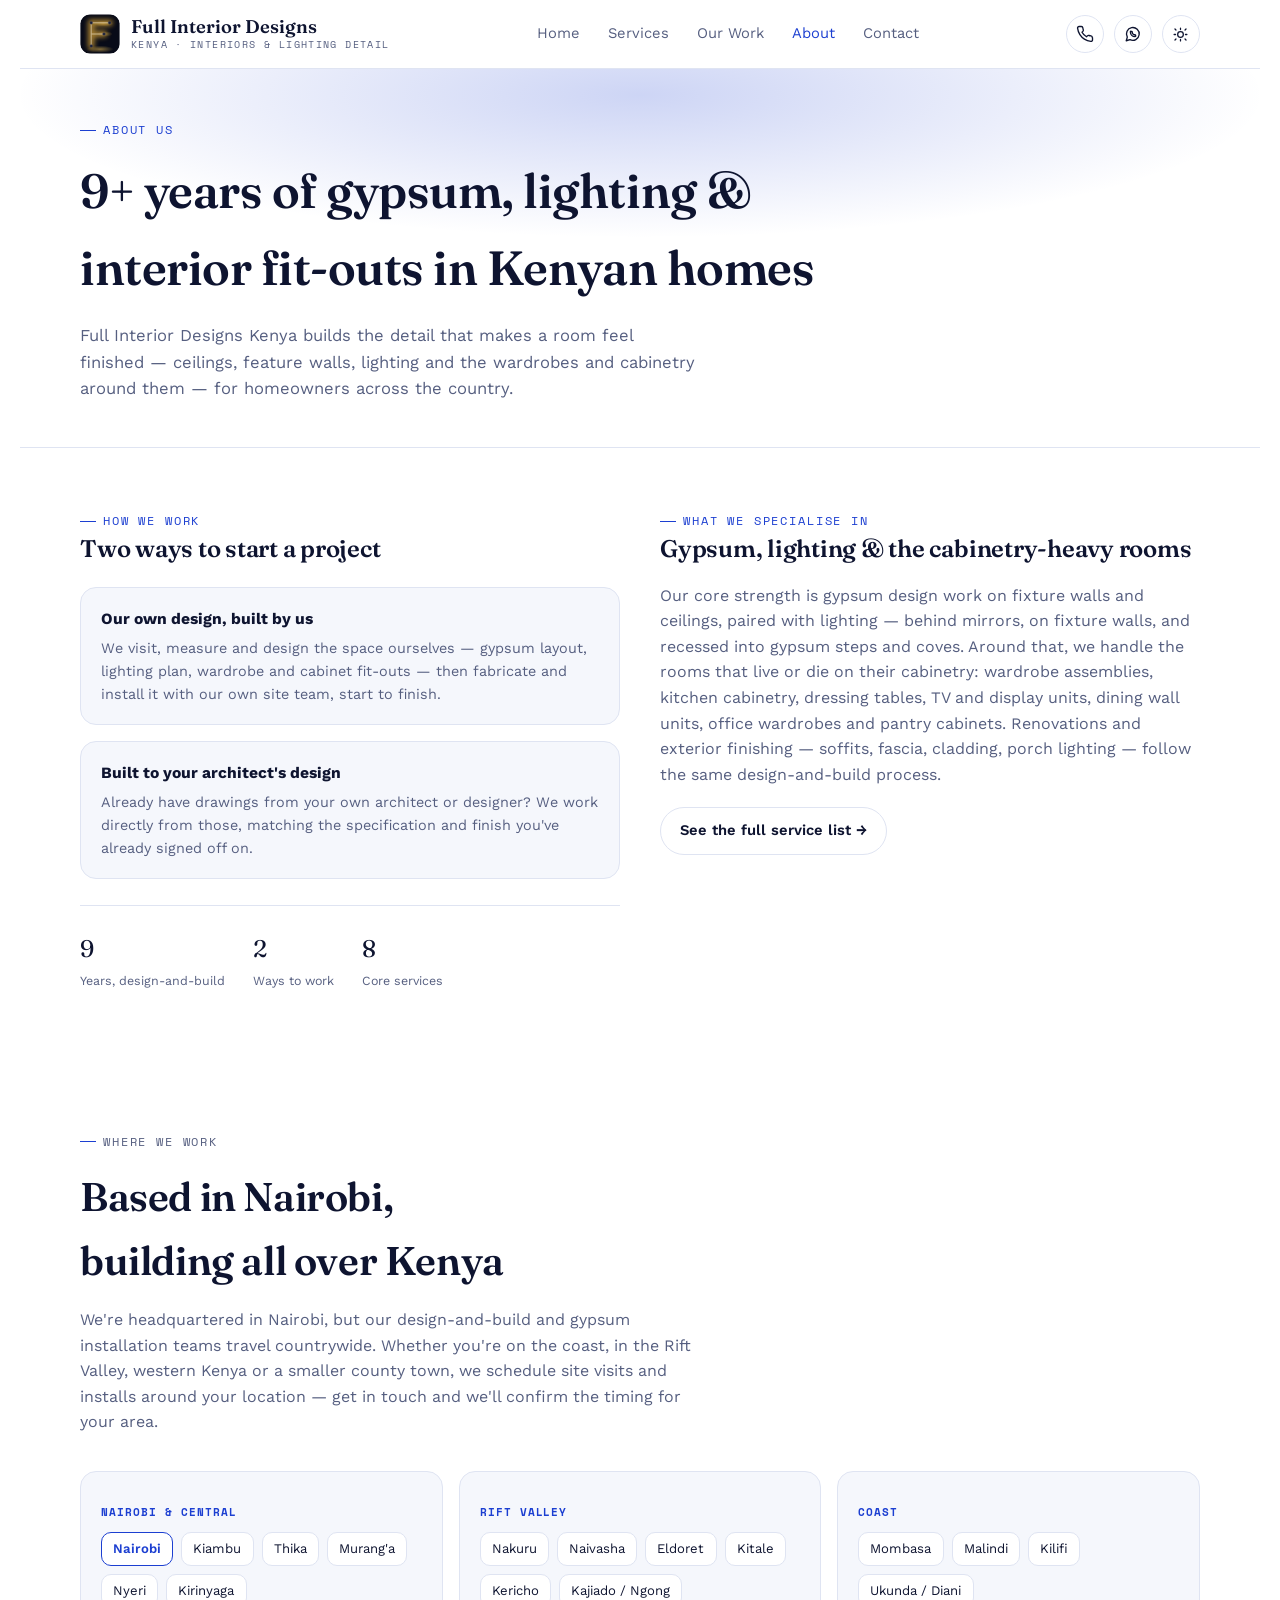
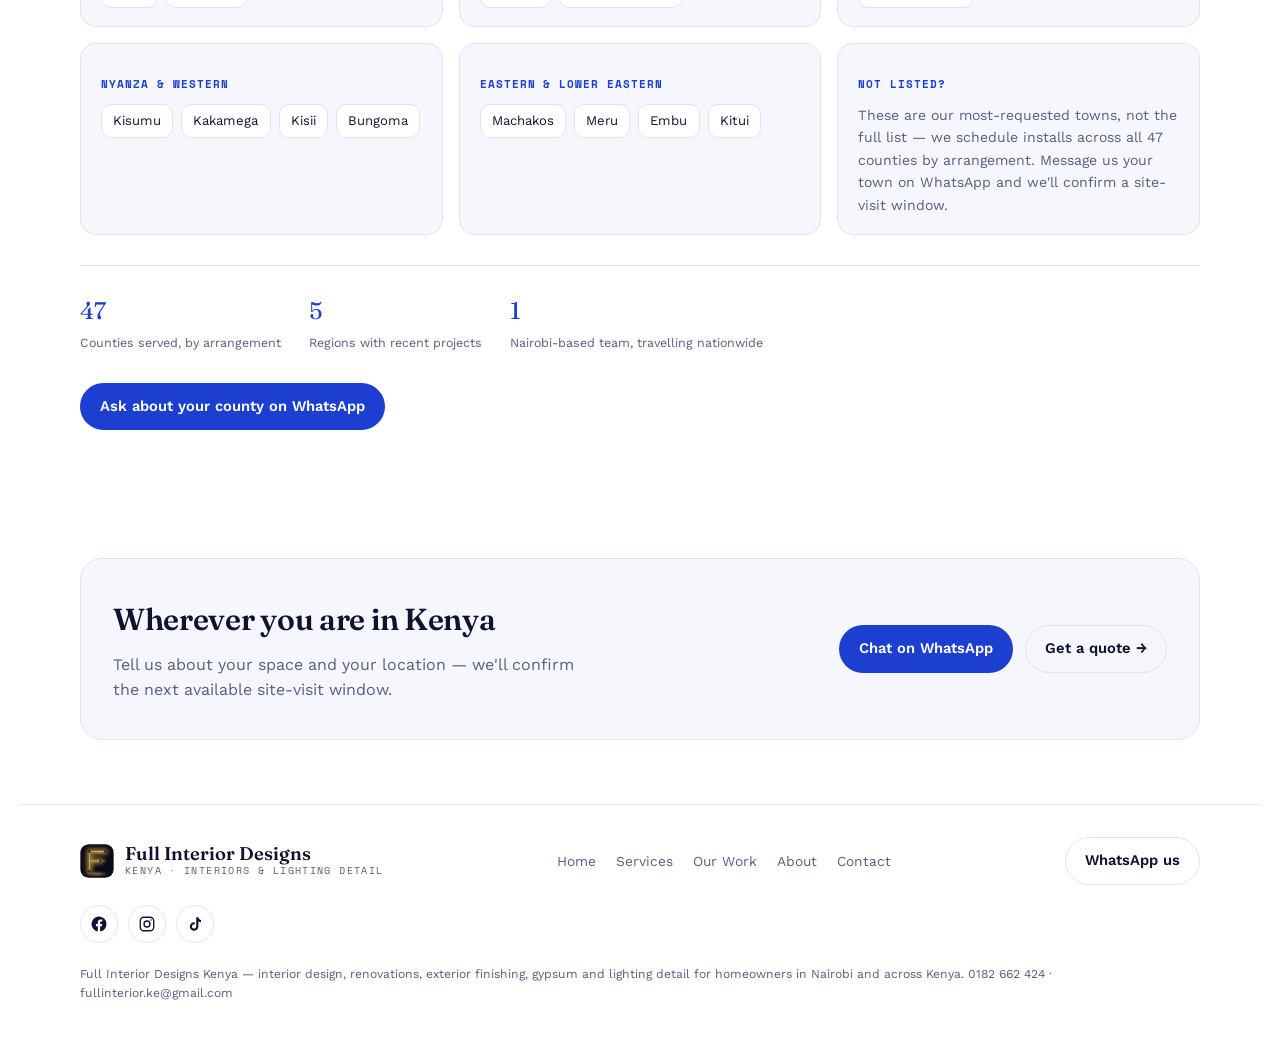
==== commit ea533690: "Link Facebook page in footer and schema" ====
--- a/about.html
+++ b/about.html
@@ -60,7 +60,7 @@
     "@type": "Country",
     "name": "Kenya"
   },
-  "sameAs": ["https://www.instagram.com/full.interior.designs/", "https://www.tiktok.com/@full.interior.designs"]
+  "sameAs": ["https://www.instagram.com/full.interior.designs/", "https://www.tiktok.com/@full.interior.designs", "https://www.facebook.com/share/1GZh3CwdiK/"]
 }
 </script>
 </head>
@@ -352,7 +352,7 @@
       <a class="btn btn-ghost" href="https://wa.me/254182662424" target="_blank" rel="noopener">WhatsApp us</a>
     </div>
     <div class="foot-social">
-      <a class="icon-btn pending" href="#" aria-label="Facebook (coming soon)" title="Facebook — coming soon" tabindex="-1">
+      <a class="icon-btn" href="https://www.facebook.com/share/1GZh3CwdiK/" target="_blank" rel="noopener me" aria-label="Facebook" title="Facebook">
         <svg width="18" height="18" viewBox="0 0 24 24" fill="currentColor"><path d="M22 12a10 10 0 1 0-11.6 9.9v-7H7.9V12h2.5V9.8c0-2.5 1.5-3.9 3.8-3.9 1.1 0 2.2.2 2.2.2v2.4h-1.3c-1.2 0-1.6.8-1.6 1.6V12h2.8l-.4 2.9h-2.4v7A10 10 0 0 0 22 12z"/></svg>
       </a>
       <a class="icon-btn" href="https://www.instagram.com/full.interior.designs/" target="_blank" rel="noopener me" aria-label="Instagram" title="Instagram">
